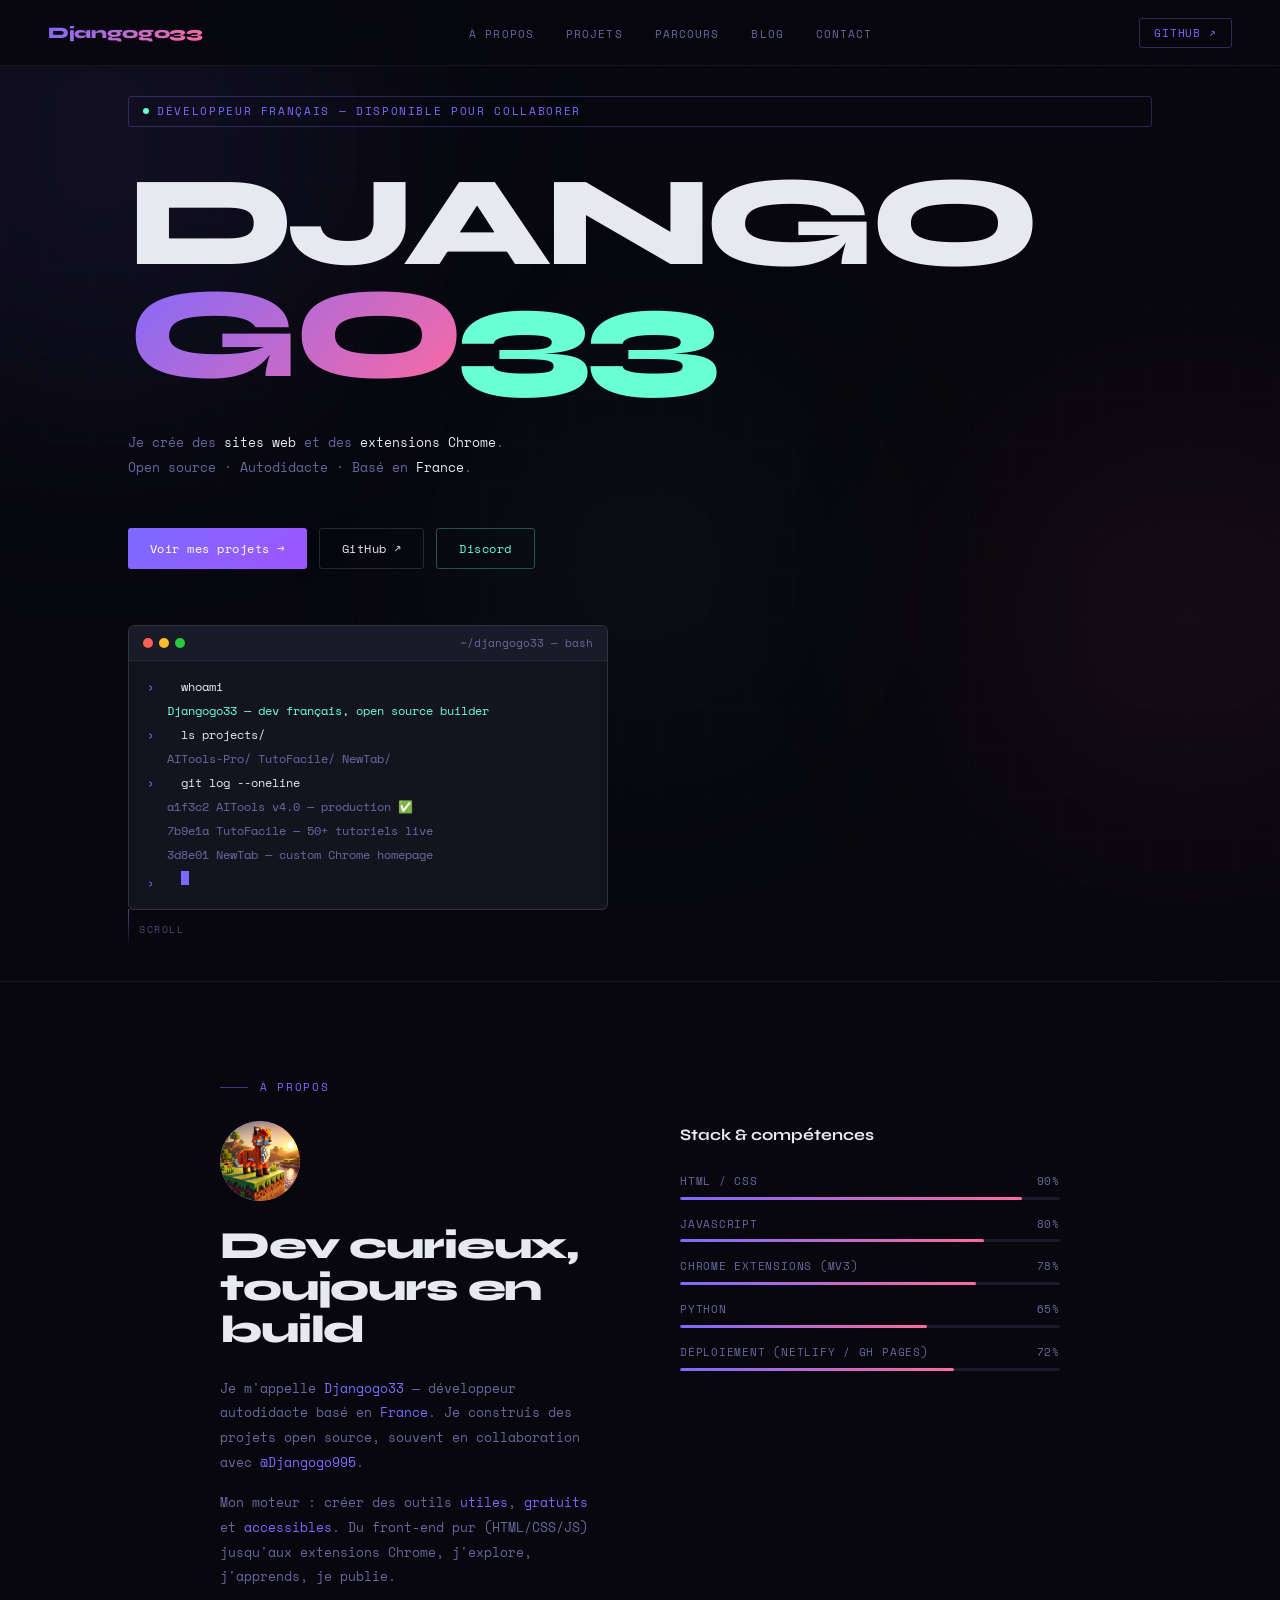
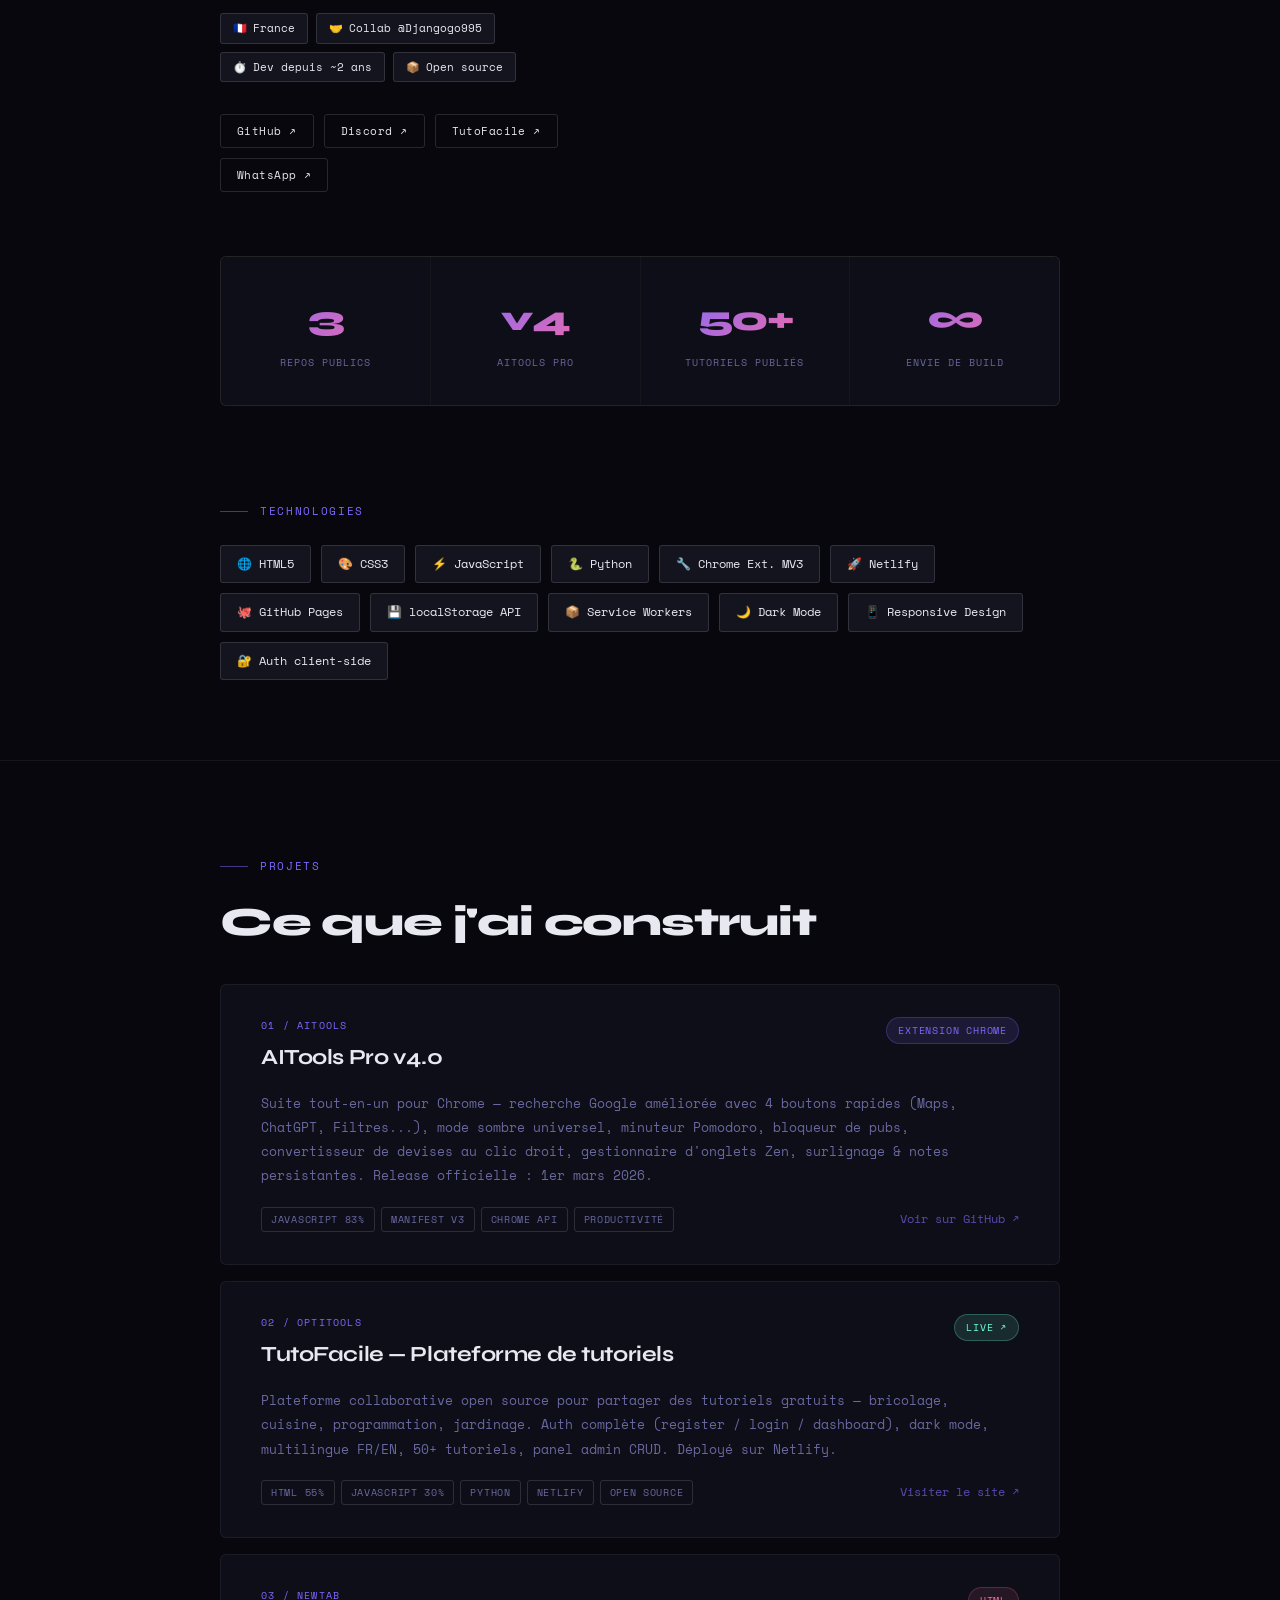
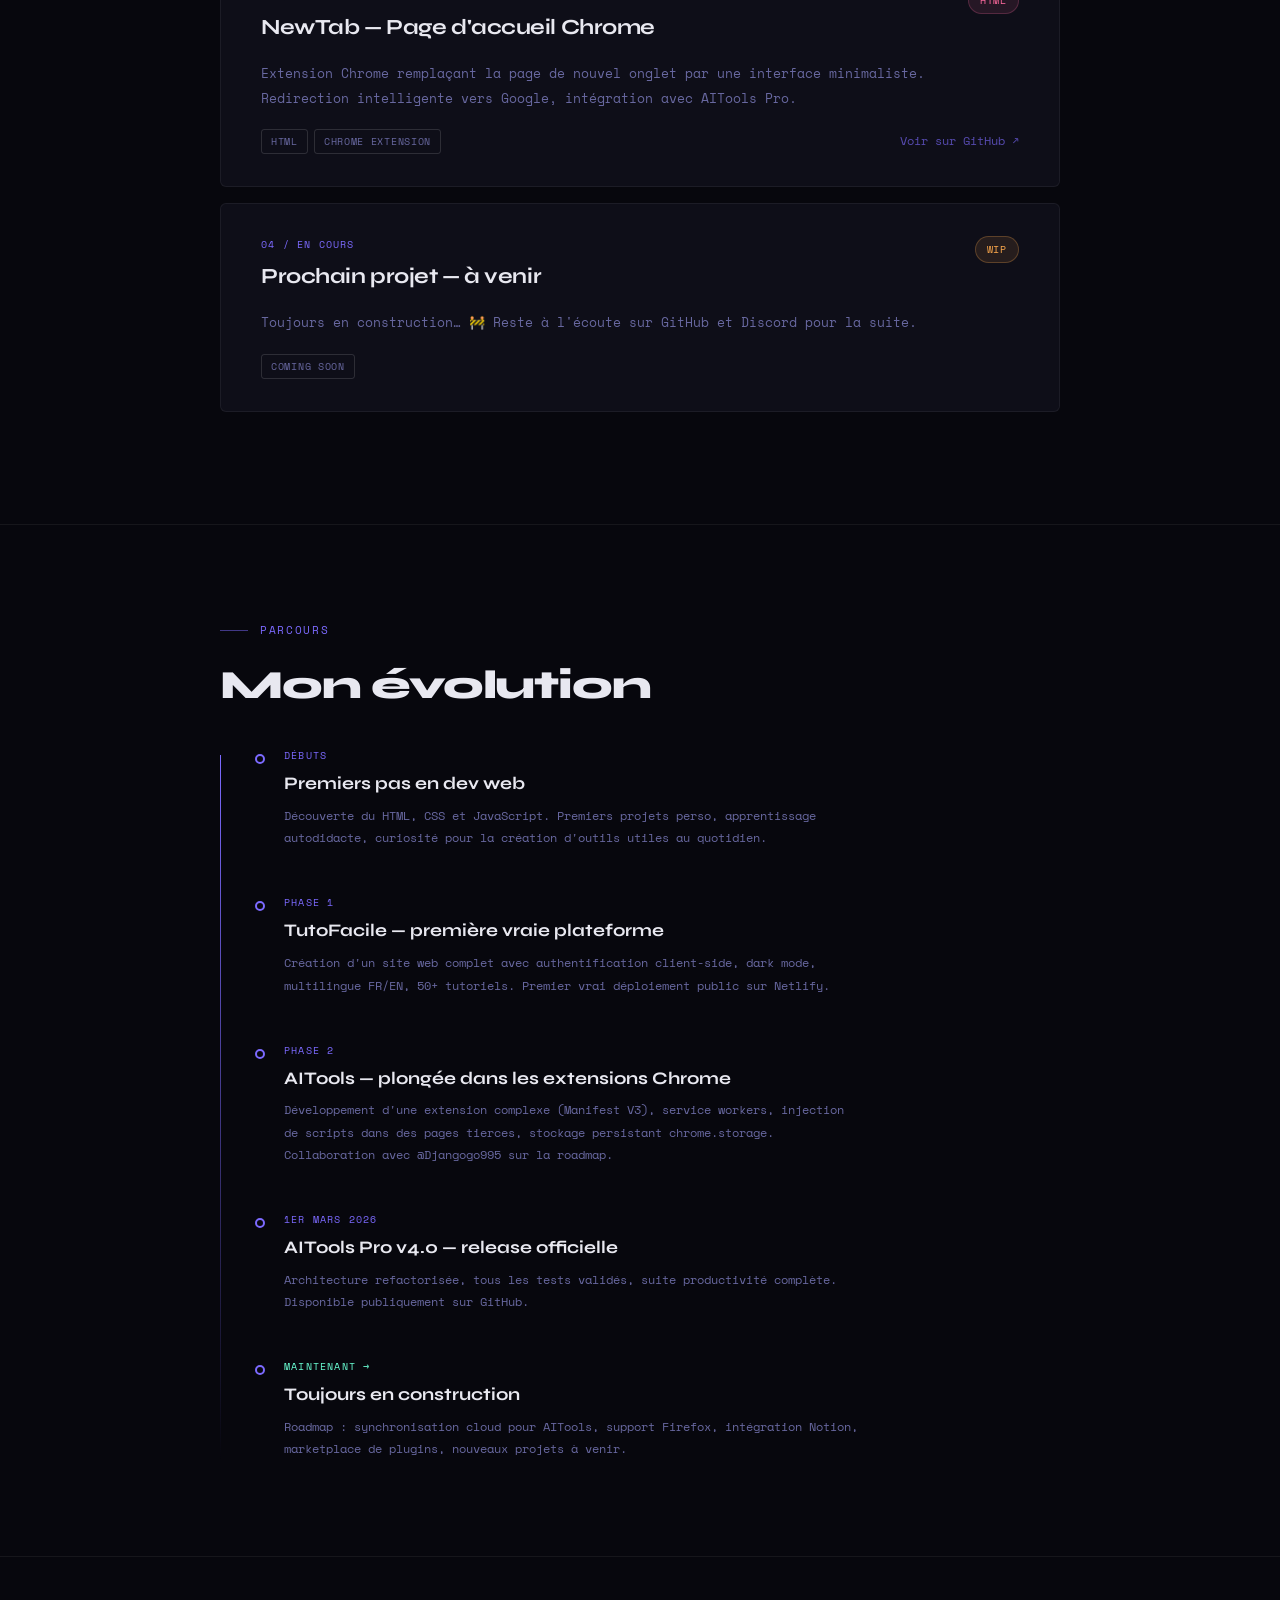
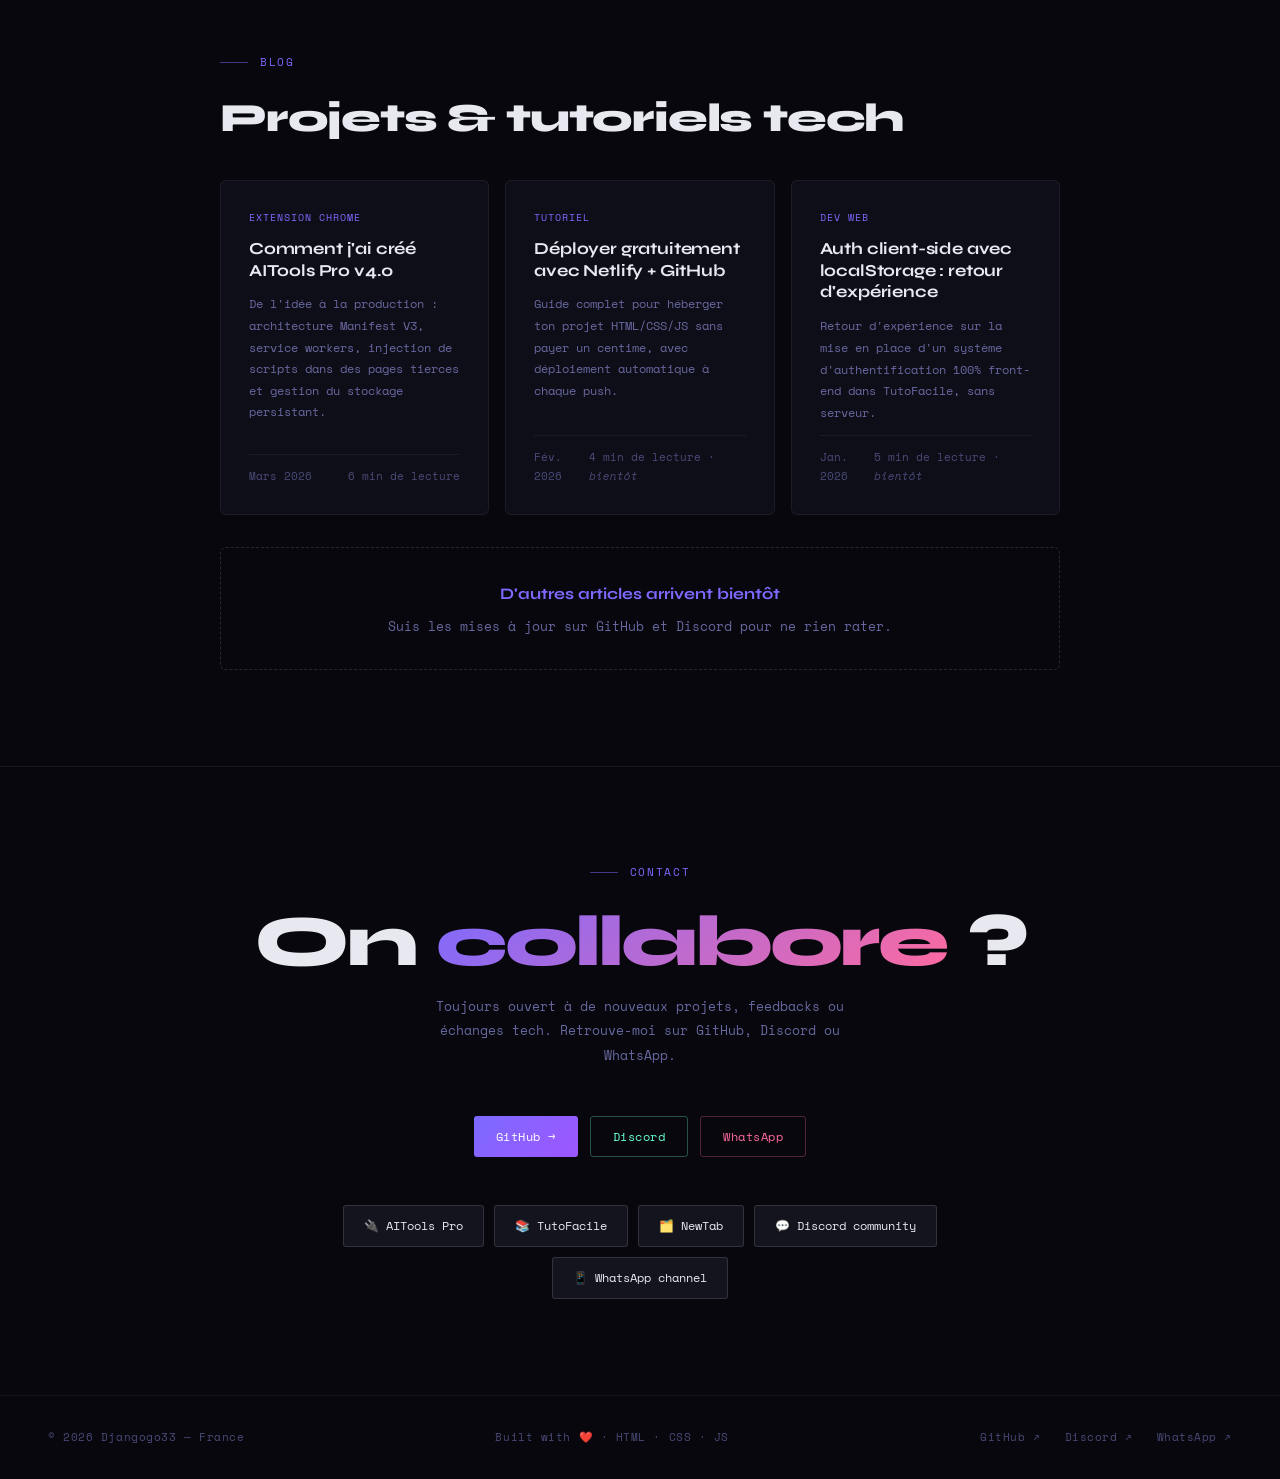
==== index.html @ 2b6d112b "Add files via upload" ====
<!DOCTYPE html>
<html lang="fr">
<head>
  <meta charset="UTF-8">
  <meta name="viewport" content="width=device-width, initial-scale=1.0">
  <meta name="description" content="Djangogo33 — Développeur web français, créateur de sites et d'extensions Chrome. Projets open source.">
  <meta name="author" content="Djangogo33">
  <meta name="theme-color" content="#07070d">
  <title>Djangogo33 — Développeur</title>

  <!-- Fonts -->
  <link rel="preconnect" href="https://fonts.googleapis.com">
  <link href="https://fonts.googleapis.com/css2?family=Space+Mono:ital,wght@0,400;0,700;1,400&family=Syne:wght@400;700;800&display=swap" rel="stylesheet">

  <!-- CSS (ordre important) -->
  <link rel="stylesheet" href="css/variables.css">
  <link rel="stylesheet" href="css/base.css">
  <link rel="stylesheet" href="css/nav.css">
  <link rel="stylesheet" href="css/sections.css">
  <link rel="stylesheet" href="css/animations.css">
</head>
<body>

<!-- Blobs lumineux de fond -->
<div class="blob blob-1" aria-hidden="true"></div>
<div class="blob blob-2" aria-hidden="true"></div>
<div class="blob blob-3" aria-hidden="true"></div>

<!-- ══════════════════════════════════════════
     NAVIGATION
══════════════════════════════════════════ -->
<nav role="navigation" aria-label="Navigation principale">
  <span class="nav-logo" onclick="window.scrollTo({top:0,behavior:'smooth'})">Djangogo33</span>

  <ul class="nav-links" role="list">
    <li><a data-section="about"    onclick="navTo('about')">À propos</a></li>
    <li><a data-section="projects" onclick="navTo('projects')">Projets</a></li>
    <li><a data-section="parcours" onclick="navTo('parcours')">Parcours</a></li>
    <li><a data-section="blog"     onclick="navTo('blog')">Blog</a></li>
    <li><a data-section="contact"  onclick="navTo('contact')">Contact</a></li>
  </ul>

  <button class="nav-cta" onclick="go('https://github.com/Djangogo33')">GitHub ↗</button>

  <button class="nav-burger" id="nav-burger" aria-label="Ouvrir le menu" aria-expanded="false">
    <span></span><span></span><span></span>
  </button>
</nav>

<!-- Menu mobile -->
<div class="nav-mobile" id="nav-mobile" aria-hidden="true">
  <a onclick="navTo('about')">À propos</a>
  <a onclick="navTo('projects')">Projets</a>
  <a onclick="navTo('parcours')">Parcours</a>
  <a onclick="navTo('blog')">Blog</a>
  <a onclick="navTo('contact')">Contact</a>
  <a onclick="go('https://github.com/Djangogo33')">GitHub ↗</a>
</div>

<!-- ══════════════════════════════════════════
     HERO
══════════════════════════════════════════ -->
<section id="hero" aria-label="Accueil">

  <div class="hero-eyebrow">
    <span class="eyebrow-dot" aria-hidden="true"></span>
    Développeur français — disponible pour collaborer
  </div>

  <h1 class="hero-title">
    DJANGO<br>
    <span class="gradient-text">GO</span><span class="text-teal">33</span>
  </h1>

  <p class="hero-tagline">
    Je crée des <strong>sites web</strong> et des <strong>extensions Chrome</strong>.<br>
    Open source · Autodidacte · Basé en <strong>France</strong>.
  </p>

  <div class="hero-actions">
    <button class="btn btn-primary" onclick="navTo('projects')">Voir mes projets →</button>
    <button class="btn btn-ghost"   onclick="go('https://github.com/Djangogo33')">GitHub ↗</button>
    <button class="btn btn-teal"    onclick="go('https://discord.com/invite/7F8jX2Se')">Discord</button>
  </div>

  <!-- Terminal décoratif — rempli par main.js -->
  <div class="hero-terminal" aria-hidden="true">
    <div class="terminal-window">
      <div class="terminal-bar">
        <span class="td td-r"></span>
        <span class="td td-y"></span>
        <span class="td td-g"></span>
        <span class="terminal-title">~/djangogo33 — bash</span>
      </div>
      <div class="terminal-body" id="terminal-body"></div>
    </div>
  </div>

  <div class="hero-scroll" aria-hidden="true">
    <div class="scroll-line"></div>
    Scroll
  </div>

</section>

<div class="divider"></div>

<!-- ══════════════════════════════════════════
     À PROPOS
══════════════════════════════════════════ -->
<section id="about" aria-label="À propos">
  <div class="wrap section-pad">

    <p class="section-label">À propos</p>

    <div class="about-grid">

      <!-- Colonne gauche -->
      <div class="about-text">

        <!-- Avatar : photo du renard Minecraft -->
        <div class="about-avatar" aria-label="Avatar Djangogo33">
          <img src="assets/avatar.png" alt="Avatar Djangogo33 — renard Minecraft">
        </div>

        <h2>Dev curieux,<br>toujours en build</h2>

        <p>
          Je m'appelle <strong>Djangogo33</strong> — développeur autodidacte basé en
          <strong>France</strong>. Je construis des projets open source, souvent en
          collaboration avec <strong>@Djangogo995</strong>.
        </p>
        <p>
          Mon moteur : créer des outils <strong>utiles</strong>, <strong>gratuits</strong>
          et <strong>accessibles</strong>. Du front-end pur (HTML/CSS/JS) jusqu'aux
          extensions Chrome, j'explore, j'apprends, je publie.
        </p>

        <div class="about-info-chips">
          <span class="info-chip">🇫🇷 <span>France</span></span>
          <span class="info-chip">🤝 <span>Collab @Djangogo995</span></span>
          <span class="info-chip">⏱️ <span>Dev depuis ~2 ans</span></span>
          <span class="info-chip">📦 <span>Open source</span></span>
        </div>

        <div class="about-links">
          <button class="btn btn-ghost btn-sm" onclick="go('https://github.com/Djangogo33')">GitHub ↗</button>
          <button class="btn btn-ghost btn-sm" onclick="go('https://discord.com/invite/7F8jX2Se')">Discord ↗</button>
          <button class="btn btn-ghost btn-sm" onclick="go('https://djangogo33.github.io/optitools')">TutoFacile ↗</button>
          <button class="btn btn-ghost btn-sm" onclick="go('https://whatsapp.com/channel/0029VbCJCg06GcG7aLZPGu1f')">WhatsApp ↗</button>
          <!-- Décommente quand l'extension est publiée sur le Chrome Web Store :
          <button class="btn btn-ghost btn-sm" onclick="go('[CHROME_STORE_URL]')">AITools sur Chrome ↗</button>
          -->
        </div>
      </div>

      <!-- Colonne droite : compétences -->
      <div class="skills-block">
        <h3>Stack & compétences</h3>

        <div class="skill-item anim-up">
          <div class="skill-meta"><span>HTML / CSS</span><span>90%</span></div>
          <div class="skill-bar"><div class="skill-fill" style="width:90%;--d:0.10s"></div></div>
        </div>
        <div class="skill-item anim-up">
          <div class="skill-meta"><span>JavaScript</span><span>80%</span></div>
          <div class="skill-bar"><div class="skill-fill" style="width:80%;--d:0.18s"></div></div>
        </div>
        <div class="skill-item anim-up">
          <div class="skill-meta"><span>Chrome Extensions (MV3)</span><span>78%</span></div>
          <div class="skill-bar"><div class="skill-fill" style="width:78%;--d:0.26s"></div></div>
        </div>
        <div class="skill-item anim-up">
          <div class="skill-meta"><span>Python</span><span>65%</span></div>
          <div class="skill-bar"><div class="skill-fill" style="width:65%;--d:0.34s"></div></div>
        </div>
        <div class="skill-item anim-up">
          <div class="skill-meta"><span>Déploiement (Netlify / GH Pages)</span><span>72%</span></div>
          <div class="skill-bar"><div class="skill-fill" style="width:72%;--d:0.42s"></div></div>
        </div>
      </div>

    </div><!-- /about-grid -->

    <!-- Stats -->
    <div class="stats-row">
      <div class="stat-box anim-up">
        <span class="stat-num" data-count="3">3</span>
        <span class="stat-label">Repos publics</span>
      </div>
      <div class="stat-box anim-up">
        <span class="stat-num">v4</span>
        <span class="stat-label">AITools Pro</span>
      </div>
      <div class="stat-box anim-up">
        <span class="stat-num" data-count="50" data-suffix="+">50+</span>
        <span class="stat-label">Tutoriels publiés</span>
      </div>
      <div class="stat-box anim-up">
        <span class="stat-num">∞</span>
        <span class="stat-label">Envie de build</span>
      </div>
    </div>

  </div>
</section>

<!-- Tech Stack -->
<div class="wrap" style="padding-bottom:5rem;position:relative;z-index:1;">
  <p class="section-label">Technologies</p>
  <div class="stack-grid">
    <div class="stack-chip anim-up">🌐 HTML5</div>
    <div class="stack-chip anim-up">🎨 CSS3</div>
    <div class="stack-chip anim-up">⚡ JavaScript</div>
    <div class="stack-chip anim-up">🐍 Python</div>
    <div class="stack-chip anim-up">🔧 Chrome Ext. MV3</div>
    <div class="stack-chip anim-up">🚀 Netlify</div>
    <div class="stack-chip anim-up">🐙 GitHub Pages</div>
    <div class="stack-chip anim-up">💾 localStorage API</div>
    <div class="stack-chip anim-up">📦 Service Workers</div>
    <div class="stack-chip anim-up">🌙 Dark Mode</div>
    <div class="stack-chip anim-up">📱 Responsive Design</div>
    <div class="stack-chip anim-up">🔐 Auth client-side</div>
  </div>
</div>

<div class="divider"></div>

<!-- ══════════════════════════════════════════
     PROJETS
══════════════════════════════════════════ -->
<section id="projects" aria-label="Projets">
  <div class="wrap section-pad">

    <p class="section-label">Projets</p>
    <h2 class="section-title">Ce que j'ai construit</h2>

    <!-- AITools Pro -->
    <div class="project-card anim-up" data-url="https://github.com/Djangogo33/AITools" role="link" tabindex="0">
      <div class="pc-header">
        <div>
          <p class="pc-num">01 / AITools</p>
          <h3 class="pc-name">AITools Pro v4.0</h3>
        </div>
        <span class="pc-badge badge-ext">Extension Chrome</span>
      </div>
      <p class="pc-desc">
        Suite tout-en-un pour Chrome — recherche Google améliorée avec 4 boutons rapides
        (Maps, ChatGPT, Filtres...), mode sombre universel, minuteur Pomodoro, bloqueur
        de pubs, convertisseur de devises au clic droit, gestionnaire d'onglets Zen,
        surlignage &amp; notes persistantes. Release officielle : 1er mars 2026.
      </p>
      <div class="pc-footer">
        <div class="pc-tags">
          <span class="tag">JavaScript 83%</span>
          <span class="tag">Manifest V3</span>
          <span class="tag">Chrome API</span>
          <span class="tag">Productivité</span>
        </div>
        <span class="pc-link">Voir sur GitHub ↗</span>
      </div>
    </div>

    <!-- TutoFacile -->
    <div class="project-card anim-up" data-url="https://djangogo33.github.io/optitools" role="link" tabindex="0">
      <div class="pc-header">
        <div>
          <p class="pc-num">02 / Optitools</p>
          <h3 class="pc-name">TutoFacile — Plateforme de tutoriels</h3>
        </div>
        <span class="pc-badge badge-live">Live ↗</span>
      </div>
      <p class="pc-desc">
        Plateforme collaborative open source pour partager des tutoriels gratuits —
        bricolage, cuisine, programmation, jardinage. Auth complète (register / login / dashboard),
        dark mode, multilingue FR/EN, 50+ tutoriels, panel admin CRUD. Déployé sur Netlify.
      </p>
      <div class="pc-footer">
        <div class="pc-tags">
          <span class="tag">HTML 55%</span>
          <span class="tag">JavaScript 30%</span>
          <span class="tag">Python</span>
          <span class="tag">Netlify</span>
          <span class="tag">Open Source</span>
        </div>
        <span class="pc-link">Visiter le site ↗</span>
      </div>
    </div>

    <!-- NewTab -->
    <div class="project-card anim-up" data-url="https://github.com/Djangogo33/newtab" role="link" tabindex="0">
      <div class="pc-header">
        <div>
          <p class="pc-num">03 / NewTab</p>
          <h3 class="pc-name">NewTab — Page d'accueil Chrome</h3>
        </div>
        <span class="pc-badge badge-html">HTML</span>
      </div>
      <p class="pc-desc">
        Extension Chrome remplaçant la page de nouvel onglet par une interface minimaliste.
        Redirection intelligente vers Google, intégration avec AITools Pro.
      </p>
      <div class="pc-footer">
        <div class="pc-tags">
          <span class="tag">HTML</span>
          <span class="tag">Chrome Extension</span>
        </div>
        <span class="pc-link">Voir sur GitHub ↗</span>
      </div>
    </div>

    <!-- Projet à venir -->
    <div class="project-card anim-up project-wip">
      <div class="pc-header">
        <div>
          <p class="pc-num">04 / En cours</p>
          <h3 class="pc-name">Prochain projet — à venir</h3>
        </div>
        <span class="pc-badge badge-wip">WIP</span>
      </div>
      <p class="pc-desc">
        Toujours en construction… 🚧 Reste à l'écoute sur GitHub et Discord pour la suite.
      </p>
      <div class="pc-footer">
        <div class="pc-tags">
          <span class="tag">Coming soon</span>
        </div>
      </div>
    </div>

  </div>
</section>

<div class="divider"></div>

<!-- ══════════════════════════════════════════
     PARCOURS / TIMELINE
══════════════════════════════════════════ -->
<section id="parcours" aria-label="Parcours">
  <div class="wrap section-pad">

    <p class="section-label">Parcours</p>
    <h2 class="section-title">Mon évolution</h2>

    <div class="timeline">

      <div class="tl-item anim-up">
        <p class="tl-date">Débuts</p>
        <h3 class="tl-title">Premiers pas en dev web</h3>
        <p class="tl-desc">Découverte du HTML, CSS et JavaScript. Premiers projets perso,
        apprentissage autodidacte, curiosité pour la création d'outils utiles au quotidien.</p>
      </div>

      <div class="tl-item anim-up">
        <p class="tl-date">Phase 1</p>
        <h3 class="tl-title">TutoFacile — première vraie plateforme</h3>
        <p class="tl-desc">Création d'un site web complet avec authentification client-side,
        dark mode, multilingue FR/EN, 50+ tutoriels. Premier vrai déploiement public sur Netlify.</p>
      </div>

      <div class="tl-item anim-up">
        <p class="tl-date">Phase 2</p>
        <h3 class="tl-title">AITools — plongée dans les extensions Chrome</h3>
        <p class="tl-desc">Développement d'une extension complexe (Manifest V3), service workers,
        injection de scripts dans des pages tierces, stockage persistant chrome.storage.
        Collaboration avec @Djangogo995 sur la roadmap.</p>
      </div>

      <div class="tl-item anim-up">
        <p class="tl-date">1er mars 2026</p>
        <h3 class="tl-title">AITools Pro v4.0 — release officielle</h3>
        <p class="tl-desc">Architecture refactorisée, tous les tests validés,
        suite productivité complète. Disponible publiquement sur GitHub.</p>
      </div>

      <div class="tl-item anim-up">
        <p class="tl-date current">Maintenant →</p>
        <h3 class="tl-title">Toujours en construction</h3>
        <p class="tl-desc">Roadmap : synchronisation cloud pour AITools, support Firefox,
        intégration Notion, marketplace de plugins, nouveaux projets à venir.</p>
      </div>

    </div>

  </div>
</section>

<div class="divider"></div>

<!-- ══════════════════════════════════════════
     BLOG
══════════════════════════════════════════ -->
<section id="blog" aria-label="Blog">
  <div class="wrap section-pad">

    <p class="section-label">Blog</p>
    <h2 class="section-title">Projets &amp; tutoriels tech</h2>

    <!-- Rendu dynamique par blog.js -->
    <div id="blog-grid" class="blog-grid"></div>

    <div class="blog-cta anim-up">
      <strong>D'autres articles arrivent bientôt</strong>
      Suis les mises à jour sur GitHub et Discord pour ne rien rater.
    </div>

  </div>
</section>

<div class="divider"></div>

<!-- ══════════════════════════════════════════
     CONTACT
══════════════════════════════════════════ -->
<section id="contact" aria-label="Contact">
  <div class="wrap section-pad">

    <p class="section-label" style="justify-content:center">Contact</p>

    <h2 class="contact-title">
      On <span class="gradient-text">collabore</span>&nbsp;?
    </h2>

    <p class="contact-sub">
      Toujours ouvert à de nouveaux projets, feedbacks ou échanges tech.
      Retrouve-moi sur GitHub, Discord ou WhatsApp.
    </p>

    <div class="contact-btns">
      <button class="btn btn-primary" onclick="go('https://github.com/Djangogo33')">GitHub →</button>
      <button class="btn btn-teal"    onclick="go('https://discord.com/invite/7F8jX2Se')">Discord</button>
      <button class="btn btn-pink"    onclick="go('https://whatsapp.com/channel/0029VbCJCg06GcG7aLZPGu1f')">WhatsApp</button>
    </div>

    <div class="contact-links-grid">
      <div class="contact-chip" onclick="go('https://github.com/Djangogo33/AITools')">🔌 AITools Pro</div>
      <div class="contact-chip" onclick="go('https://djangogo33.github.io/optitools')">📚 TutoFacile</div>
      <div class="contact-chip" onclick="go('https://github.com/Djangogo33/newtab')">🗂️ NewTab</div>
      <div class="contact-chip" onclick="go('https://discord.com/invite/7F8jX2Se')">💬 Discord community</div>
      <div class="contact-chip" onclick="go('https://whatsapp.com/channel/0029VbCJCg06GcG7aLZPGu1f')">📱 WhatsApp channel</div>
      <!-- Décommente quand disponible :
      <div class="contact-chip" onclick="go('[CHROME_STORE_URL]')">🧩 AITools sur Chrome</div>
      -->
    </div>

  </div>
</section>

<!-- ══════════════════════════════════════════
     FOOTER
══════════════════════════════════════════ -->
<footer>
  <span>© <span id="footer-year">2026</span> Djangogo33 — France</span>
  <span class="footer-center">Built with ❤️ · HTML · CSS · JS</span>
  <div class="footer-right">
    <span onclick="go('https://github.com/Djangogo33')">GitHub ↗</span>
    <span onclick="go('https://discord.com/invite/7F8jX2Se')">Discord ↗</span>
    <span onclick="go('https://whatsapp.com/channel/0029VbCJCg06GcG7aLZPGu1f')">WhatsApp ↗</span>
  </div>
</footer>

<!-- JS (en bas pour performance) -->
<script src="js/main.js"></script>
<script src="js/blog.js"></script>

</body>
</html>
---- css/variables.css ----
/* ============================================
   VARIABLES.CSS — Design tokens & thème global
   ============================================ */

:root {
  /* Couleurs principales */
  --bg:        #07070d;
  --bg2:       #0e0e18;
  --bg3:       #14141f;
  --bg4:       #1a1a28;

  /* Bordures */
  --border:    rgba(255, 255, 255, 0.06);
  --border2:   rgba(255, 255, 255, 0.13);
  --border3:   rgba(255, 255, 255, 0.22);

  /* Accent violet */
  --accent:    #7c6aff;
  --accent-h:  #9e80ff;
  --accent-d:  #5a4acc;

  /* Accent rose */
  --pink:      #ff6a9e;
  --pink-h:    #ff8ab8;

  /* Accent vert/teal */
  --teal:      #6affd4;
  --teal-d:    #3ae0b0;

  /* Accent orange */
  --orange:    #ffaa4d;

  /* Texte */
  --text:      #e8e8f0;
  --muted:     #6868a0;
  --muted2:    #4a4a78;

  /* Typographie */
  --font-mono:    'Space Mono', monospace;
  --font-display: 'Syne', sans-serif;

  /* Espacements */
  --gap-sm:  0.75rem;
  --gap-md:  1.5rem;
  --gap-lg:  3rem;
  --gap-xl:  6rem;

  /* Rayons */
  --r-sm: 3px;
  --r-md: 6px;
  --r-lg: 12px;

  /* Transitions */
  --t-fast:   0.15s ease;
  --t-normal: 0.25s ease;
  --t-slow:   0.4s ease;

  /* Largeur max du contenu */
  --max-w: 920px;
}
---- css/base.css ----
/* ============================================
   BASE.CSS — Reset, typographie, utilitaires
   ============================================ */

*, *::before, *::after {
  box-sizing: border-box;
  margin: 0;
  padding: 0;
}

html {
  scroll-behavior: smooth;
  font-size: 16px;
}

body {
  background: var(--bg);
  color: var(--text);
  font-family: var(--font-mono);
  font-size: 14px;
  line-height: 1.7;
  overflow-x: hidden;
  -webkit-font-smoothing: antialiased;
}

/* Grille de fond */
body::before {
  content: '';
  position: fixed;
  inset: 0;
  background-image:
    linear-gradient(rgba(124, 106, 255, 0.025) 1px, transparent 1px),
    linear-gradient(90deg, rgba(124, 106, 255, 0.025) 1px, transparent 1px);
  background-size: 44px 44px;
  pointer-events: none;
  z-index: 0;
}

/* ── Blobs lumineux ── */
.blob {
  position: fixed;
  border-radius: 50%;
  filter: blur(130px);
  pointer-events: none;
  z-index: 0;
  animation: blobFloat 8s ease-in-out infinite;
}
.blob-1 {
  width: 520px; height: 520px;
  background: rgba(124, 106, 255, 0.09);
  top: -120px; left: -160px;
  animation-delay: 0s;
}
.blob-2 {
  width: 420px; height: 420px;
  background: rgba(255, 106, 158, 0.07);
  bottom: 8%; right: -120px;
  animation-delay: -3s;
}
.blob-3 {
  width: 320px; height: 320px;
  background: rgba(106, 255, 212, 0.05);
  top: 45%; left: 38%;
  animation-delay: -6s;
}
@keyframes blobFloat {
  0%, 100% { transform: translateY(0px) scale(1); }
  50%       { transform: translateY(-20px) scale(1.04); }
}

/* ── Conteneurs ── */
.wrap {
  position: relative;
  z-index: 1;
  max-width: var(--max-w);
  margin: 0 auto;
  padding: 0 2.5rem;
}

.section-pad {
  padding-top: var(--gap-xl);
  padding-bottom: var(--gap-xl);
}

.divider {
  height: 1px;
  background: var(--border);
  position: relative;
  z-index: 1;
}

/* ── Label de section ── */
.section-label {
  display: flex;
  align-items: center;
  gap: 12px;
  font-size: 11px;
  letter-spacing: 0.15em;
  text-transform: uppercase;
  color: var(--accent);
  margin-bottom: 1.5rem;
}
.section-label::before {
  content: '';
  width: 28px;
  height: 1px;
  background: var(--accent);
  opacity: 0.5;
}

/* ── Titres de section ── */
.section-title {
  font-family: var(--font-display);
  font-size: clamp(1.8rem, 4vw, 2.5rem);
  font-weight: 800;
  letter-spacing: -0.03em;
  line-height: 1.1;
  margin-bottom: 2.5rem;
}

/* ── Boutons ── */
.btn {
  display: inline-flex;
  align-items: center;
  gap: 8px;
  padding: 11px 22px;
  font-family: var(--font-mono);
  font-size: 12px;
  letter-spacing: 0.04em;
  border-radius: var(--r-sm);
  transition: all var(--t-normal);
  cursor: pointer;
  border: none;
  text-decoration: none;
  white-space: nowrap;
}
.btn-primary {
  background: linear-gradient(135deg, var(--accent), #9e56ff);
  color: #fff;
}
.btn-primary:hover {
  transform: translateY(-2px);
  box-shadow: 0 8px 28px rgba(124, 106, 255, 0.38);
}
.btn-ghost {
  background: transparent;
  color: var(--text);
  border: 1px solid var(--border2);
}
.btn-ghost:hover {
  border-color: var(--accent);
  color: var(--accent);
  background: rgba(124, 106, 255, 0.06);
}
.btn-teal {
  background: transparent;
  color: var(--teal);
  border: 1px solid rgba(106, 255, 212, 0.3);
}
.btn-teal:hover {
  background: rgba(106, 255, 212, 0.07);
  transform: translateY(-1px);
}
.btn-pink {
  background: transparent;
  color: var(--pink);
  border: 1px solid rgba(255, 106, 158, 0.3);
}
.btn-pink:hover {
  background: rgba(255, 106, 158, 0.07);
  transform: translateY(-1px);
}
.btn:active {
  transform: translateY(0) !important;
}

/* ── Tags / Chips ── */
.tag {
  display: inline-block;
  font-size: 10px;
  letter-spacing: 0.07em;
  text-transform: uppercase;
  padding: 3px 9px;
  border: 1px solid var(--border2);
  border-radius: var(--r-sm);
  color: var(--muted);
}

/* ── Utilitaires texte ── */
.text-accent  { color: var(--accent); }
.text-pink    { color: var(--pink); }
.text-teal    { color: var(--teal); }
.text-muted   { color: var(--muted); }
.text-muted2  { color: var(--muted2); }

.gradient-text {
  background: linear-gradient(135deg, var(--accent), var(--pink));
  -webkit-background-clip: text;
  -webkit-text-fill-color: transparent;
  background-clip: text;
}

/* ── Animations globales ── */
@keyframes fadeUp {
  from { opacity: 0; transform: translateY(22px); }
  to   { opacity: 1; transform: translateY(0); }
}
@keyframes fadeIn {
  from { opacity: 0; }
  to   { opacity: 1; }
}
@keyframes blink {
  0%, 100% { opacity: 1; }
  50%       { opacity: 0; }
}
@keyframes pulse {
  0%, 100% { opacity: 1; transform: scale(1); }
  50%       { opacity: 0.5; transform: scale(0.85); }
}
@keyframes fillBar {
  from { transform: scaleX(0); }
  to   { transform: scaleX(1); }
}
@keyframes scrollDrop {
  0%   { transform: scaleY(0); transform-origin: top; }
  50%  { transform: scaleY(1); transform-origin: top; }
  51%  { transform: scaleY(1); transform-origin: bottom; }
  100% { transform: scaleY(0); transform-origin: bottom; }
}

/* ── Responsive ── */
@media (max-width: 700px) {
  .wrap { padding: 0 1.25rem; }
  .section-pad { padding-top: 4rem; padding-bottom: 4rem; }
}

/* ── Variante petit bouton ── */
.btn-sm {
  font-size: 11px;
  padding: 8px 16px;
}

/* ── Projet WIP (non cliquable) ── */
.project-wip {
  opacity: 0.55;
  cursor: default;
  pointer-events: none;
}
---- css/nav.css ----
/* ============================================
   NAV.CSS — Barre de navigation fixe
   ============================================ */

nav {
  position: fixed;
  top: 0; left: 0; right: 0;
  z-index: 200;
  display: flex;
  justify-content: space-between;
  align-items: center;
  padding: 1.1rem 3rem;
  border-bottom: 1px solid var(--border);
  backdrop-filter: blur(22px);
  -webkit-backdrop-filter: blur(22px);
  background: rgba(7, 7, 13, 0.78);
  transition: border-color var(--t-normal);
}

nav.scrolled {
  border-color: var(--border2);
}

/* Logo */
.nav-logo {
  font-family: var(--font-display);
  font-weight: 800;
  font-size: 1rem;
  letter-spacing: -0.02em;
  background: linear-gradient(135deg, var(--accent), var(--pink));
  -webkit-background-clip: text;
  -webkit-text-fill-color: transparent;
  background-clip: text;
  cursor: pointer;
  user-select: none;
}

/* Liens */
.nav-links {
  display: flex;
  gap: 2rem;
  list-style: none;
}
.nav-links a {
  color: var(--muted);
  text-decoration: none;
  font-size: 11px;
  letter-spacing: 0.1em;
  text-transform: uppercase;
  transition: color var(--t-fast);
  cursor: pointer;
  position: relative;
  padding-bottom: 2px;
}
.nav-links a::after {
  content: '';
  position: absolute;
  left: 0; bottom: -2px;
  width: 0; height: 1px;
  background: var(--accent);
  transition: width var(--t-normal);
}
.nav-links a:hover       { color: var(--text); }
.nav-links a:hover::after { width: 100%; }
.nav-links a.active      { color: var(--accent); }
.nav-links a.active::after { width: 100%; }

/* CTA */
.nav-cta {
  font-family: var(--font-mono);
  font-size: 11px;
  letter-spacing: 0.08em;
  text-transform: uppercase;
  color: var(--accent);
  border: 1px solid rgba(124, 106, 255, 0.35);
  padding: 6px 14px;
  border-radius: var(--r-sm);
  cursor: pointer;
  transition: all var(--t-normal);
  background: none;
}
.nav-cta:hover {
  background: rgba(124, 106, 255, 0.1);
  border-color: var(--accent);
}

/* Burger mobile */
.nav-burger {
  display: none;
  flex-direction: column;
  gap: 5px;
  cursor: pointer;
  padding: 4px;
  background: none;
  border: none;
}
.nav-burger span {
  display: block;
  width: 22px;
  height: 1.5px;
  background: var(--text);
  transition: all var(--t-normal);
  border-radius: 2px;
}
.nav-burger.open span:nth-child(1) { transform: translateY(6.5px) rotate(45deg); }
.nav-burger.open span:nth-child(2) { opacity: 0; }
.nav-burger.open span:nth-child(3) { transform: translateY(-6.5px) rotate(-45deg); }

/* Mobile drawer */
.nav-mobile {
  display: none;
  position: fixed;
  top: 57px; left: 0; right: 0;
  background: rgba(7, 7, 13, 0.97);
  border-bottom: 1px solid var(--border2);
  backdrop-filter: blur(22px);
  z-index: 199;
  padding: 1.5rem 2rem;
  flex-direction: column;
  gap: 1.2rem;
}
.nav-mobile.open { display: flex; }
.nav-mobile a {
  color: var(--muted);
  text-decoration: none;
  font-size: 13px;
  letter-spacing: 0.1em;
  text-transform: uppercase;
  cursor: pointer;
  transition: color var(--t-fast);
}
.nav-mobile a:hover { color: var(--accent); }

/* ── Responsive ── */
@media (max-width: 700px) {
  nav { padding: 1rem 1.5rem; }
  .nav-links, .nav-cta { display: none; }
  .nav-burger { display: flex; }
}
---- css/sections.css ----
/* ============================================
   SECTIONS.CSS — Styles de chaque section
   ============================================ */

/* ══════════════════════════════════════════
   HERO
══════════════════════════════════════════ */
#hero {
  position: relative;
  z-index: 1;
  min-height: 100vh;
  display: flex;
  flex-direction: column;
  justify-content: center;
  padding: 6rem 10vw 4rem;
}

.hero-eyebrow {
  display: inline-flex;
  align-items: center;
  gap: 8px;
  font-size: 11px;
  letter-spacing: 0.15em;
  text-transform: uppercase;
  color: var(--accent);
  border: 1px solid rgba(124, 106, 255, 0.3);
  padding: 5px 14px;
  border-radius: var(--r-sm);
  margin-bottom: 2.5rem;
  animation: fadeUp 0.6s ease both;
}
.eyebrow-dot {
  width: 6px; height: 6px;
  border-radius: 50%;
  background: var(--teal);
  animation: pulse 2s ease-in-out infinite;
}

.hero-title {
  font-family: var(--font-display);
  font-size: clamp(4rem, 10vw, 8.5rem);
  font-weight: 800;
  line-height: 0.88;
  letter-spacing: -0.05em;
  margin-bottom: 0.3em;
  animation: fadeUp 0.6s 0.1s ease both;
}

.hero-tagline {
  font-size: 13px;
  color: var(--muted);
  max-width: 470px;
  margin-bottom: 3rem;
  line-height: 1.9;
  animation: fadeUp 0.6s 0.2s ease both;
}
.hero-tagline strong { color: var(--text); font-weight: 400; }

.hero-actions {
  display: flex;
  gap: 12px;
  flex-wrap: wrap;
  animation: fadeUp 0.6s 0.3s ease both;
}

/* Terminal */
.hero-terminal {
  margin-top: 3.5rem;
  animation: fadeUp 0.6s 0.4s ease both;
}
.terminal-window {
  display: inline-block;
  background: var(--bg3);
  border: 1px solid var(--border2);
  border-radius: var(--r-md);
  overflow: hidden;
  max-width: 480px;
  width: 100%;
}
.terminal-bar {
  display: flex;
  align-items: center;
  gap: 6px;
  padding: 8px 14px;
  background: var(--bg4);
  border-bottom: 1px solid var(--border);
}
.td { width: 10px; height: 10px; border-radius: 50%; }
.td-r { background: #ff5f56; }
.td-y { background: #ffbd2e; }
.td-g { background: #27c93f; }
.terminal-title {
  font-size: 11px;
  color: var(--muted);
  margin-left: auto;
}
.terminal-body {
  padding: 14px 18px;
  font-size: 12px;
  line-height: 2;
}
.t-line  { display: flex; gap: 10px; }
.t-prompt { color: var(--accent); }
.t-cmd   { color: var(--text); }
.t-out   { color: var(--teal); padding-left: 20px; }
.t-muted { color: var(--muted); padding-left: 20px; }
.cursor  {
  display: inline-block;
  width: 8px; height: 14px;
  background: var(--accent);
  vertical-align: middle;
  animation: blink 1s step-end infinite;
}

/* Scroll indicator */
.hero-scroll {
  position: absolute;
  bottom: 2rem; left: 10vw;
  font-size: 10px;
  color: var(--muted2);
  letter-spacing: 0.15em;
  text-transform: uppercase;
  display: flex;
  align-items: center;
  gap: 10px;
  animation: fadeUp 0.6s 0.6s ease both;
}
.scroll-line {
  width: 1px; height: 40px;
  background: linear-gradient(to bottom, var(--muted2), transparent);
  animation: scrollDrop 2s ease-in-out infinite;
}

/* ══════════════════════════════════════════
   ABOUT
══════════════════════════════════════════ */
.about-grid {
  display: grid;
  grid-template-columns: 1fr 1fr;
  gap: 5rem;
  align-items: start;
}

.about-avatar {
  width: 80px; height: 80px;
  border-radius: 50%;
  background: linear-gradient(135deg, var(--accent), var(--pink));
  display: flex;
  align-items: center;
  justify-content: center;
  font-family: var(--font-display);
  font-size: 1.6rem;
  font-weight: 800;
  color: #fff;
  margin-bottom: 1.5rem;
  flex-shrink: 0;
  overflow: hidden;
}
.about-avatar img {
  width: 100%; height: 100%;
  object-fit: cover;
  border-radius: 50%;
}

.about-text h2 {
  font-family: var(--font-display);
  font-size: 2.4rem;
  font-weight: 800;
  letter-spacing: -0.03em;
  margin-bottom: 1.5rem;
  line-height: 1.1;
}
.about-text p {
  color: var(--muted);
  margin-bottom: 1rem;
  line-height: 1.9;
  font-size: 13px;
}
.about-text p strong { color: var(--accent); font-weight: 400; }

.about-info-chips {
  display: flex;
  flex-wrap: wrap;
  gap: 8px;
  margin: 1.5rem 0;
}
.info-chip {
  display: inline-flex;
  align-items: center;
  gap: 6px;
  font-size: 11px;
  padding: 5px 12px;
  background: var(--bg3);
  border: 1px solid var(--border2);
  border-radius: var(--r-sm);
  color: var(--muted);
}
.info-chip span { color: var(--text); }

.about-links {
  display: flex;
  gap: 10px;
  flex-wrap: wrap;
  margin-top: 2rem;
}

/* Skills */
.skills-block h3 {
  font-family: var(--font-display);
  font-size: 1rem;
  font-weight: 700;
  margin-bottom: 1.5rem;
  color: var(--text);
}
.skill-item { margin-bottom: 15px; }
.skill-meta {
  display: flex;
  justify-content: space-between;
  font-size: 11px;
  letter-spacing: 0.07em;
  text-transform: uppercase;
  color: var(--muted);
  margin-bottom: 6px;
}
.skill-bar {
  height: 3px;
  background: var(--bg4);
  border-radius: 2px;
  overflow: hidden;
}
.skill-fill {
  height: 100%;
  border-radius: 2px;
  background: linear-gradient(90deg, var(--accent), var(--pink));
  animation: fillBar 1.3s cubic-bezier(0.16, 1, 0.3, 1) both;
  animation-delay: var(--d, 0s);
}

/* Stats */
.stats-row {
  display: grid;
  grid-template-columns: repeat(4, 1fr);
  gap: 1px;
  margin: 4rem 0 0;
  background: var(--border);
  border: 1px solid var(--border);
  border-radius: var(--r-md);
  overflow: hidden;
}
.stat-box {
  background: var(--bg2);
  padding: 2rem 1.5rem;
  text-align: center;
  transition: background var(--t-normal);
}
.stat-box:hover { background: var(--bg3); }
.stat-num {
  font-family: var(--font-display);
  font-size: 2.2rem;
  font-weight: 800;
  letter-spacing: -0.05em;
  display: block;
  background: linear-gradient(135deg, var(--accent), var(--pink));
  -webkit-background-clip: text;
  -webkit-text-fill-color: transparent;
  background-clip: text;
}
.stat-label {
  font-size: 10px;
  color: var(--muted);
  letter-spacing: 0.1em;
  text-transform: uppercase;
  margin-top: 4px;
}

/* ══════════════════════════════════════════
   TECH STACK
══════════════════════════════════════════ */
.stack-grid {
  display: flex;
  flex-wrap: wrap;
  gap: 10px;
}
.stack-chip {
  display: inline-flex;
  align-items: center;
  gap: 8px;
  padding: 8px 16px;
  background: var(--bg3);
  border: 1px solid var(--border2);
  border-radius: var(--r-sm);
  font-size: 12px;
  color: var(--text);
  transition: all var(--t-normal);
  cursor: default;
}
.stack-chip:hover {
  border-color: var(--accent);
  color: var(--accent);
  background: rgba(124, 106, 255, 0.07);
  transform: translateY(-2px);
}

/* ══════════════════════════════════════════
   PROJECTS
══════════════════════════════════════════ */
.project-card {
  background: var(--bg2);
  border: 1px solid var(--border);
  border-radius: var(--r-md);
  padding: 2rem 2.5rem;
  margin-bottom: 16px;
  cursor: pointer;
  transition: all 0.28s ease;
  position: relative;
  overflow: hidden;
}
.project-card::before {
  content: '';
  position: absolute;
  left: 0; top: 0; bottom: 0;
  width: 3px;
  background: linear-gradient(to bottom, var(--accent), var(--pink));
  transform: scaleY(0);
  transform-origin: bottom;
  transition: transform 0.3s ease;
}
.project-card::after {
  content: '';
  position: absolute;
  inset: 0;
  background: linear-gradient(135deg, rgba(124, 106, 255, 0.04), transparent);
  opacity: 0;
  transition: opacity 0.3s;
}
.project-card:hover {
  border-color: rgba(124, 106, 255, 0.4);
  transform: translateY(-3px);
  box-shadow: 0 14px 44px rgba(0, 0, 0, 0.45);
}
.project-card:hover::before  { transform: scaleY(1); }
.project-card:hover::after   { opacity: 1; }
.project-card:active         { transform: translateY(-1px); }

.pc-header {
  display: flex;
  justify-content: space-between;
  align-items: flex-start;
  margin-bottom: 1rem;
  position: relative;
  z-index: 1;
}
.pc-num {
  font-size: 10px;
  letter-spacing: 0.12em;
  text-transform: uppercase;
  color: var(--accent);
  margin-bottom: 5px;
}
.pc-name {
  font-family: var(--font-display);
  font-size: 1.35rem;
  font-weight: 700;
  letter-spacing: -0.02em;
}
.pc-badge {
  font-size: 10px;
  letter-spacing: 0.08em;
  text-transform: uppercase;
  padding: 4px 11px;
  border-radius: 20px;
  white-space: nowrap;
  flex-shrink: 0;
  margin-left: 1rem;
}
.badge-live { background: rgba(106,255,212,0.12); color: var(--teal);   border: 1px solid rgba(106,255,212,0.25); }
.badge-ext  { background: rgba(124,106,255,0.12); color: var(--accent); border: 1px solid rgba(124,106,255,0.28); }
.badge-html { background: rgba(255,106,158,0.1);  color: var(--pink);   border: 1px solid rgba(255,106,158,0.22); }
.badge-wip  { background: rgba(255,170,77,0.1);   color: var(--orange); border: 1px solid rgba(255,170,77,0.25); }

.pc-desc {
  font-size: 13px;
  color: var(--muted);
  line-height: 1.85;
  margin-bottom: 1.2rem;
  position: relative;
  z-index: 1;
}
.pc-footer {
  display: flex;
  justify-content: space-between;
  align-items: center;
  position: relative;
  z-index: 1;
}
.pc-tags { display: flex; flex-wrap: wrap; gap: 6px; }
.pc-link {
  font-size: 12px;
  color: var(--accent);
  opacity: 0.65;
  transition: opacity var(--t-fast);
  white-space: nowrap;
  margin-left: 1rem;
}
.project-card:hover .pc-link { opacity: 1; }

/* ══════════════════════════════════════════
   TIMELINE / PARCOURS
══════════════════════════════════════════ */
.timeline {
  position: relative;
  padding-left: 2.5rem;
}
.timeline::before {
  content: '';
  position: absolute;
  left: 0; top: 8px; bottom: 0;
  width: 1px;
  background: linear-gradient(to bottom, var(--accent), transparent);
}
.tl-item {
  position: relative;
  padding: 0 0 2.8rem 1.5rem;
}
.tl-item::before {
  content: '';
  position: absolute;
  left: -5px; top: 7px;
  width: 10px; height: 10px;
  border-radius: 50%;
  background: var(--bg);
  border: 2px solid var(--accent);
  transition: background var(--t-normal);
}
.tl-item:hover::before  { background: var(--accent); }
.tl-item:last-child     { padding-bottom: 0; }

.tl-date {
  font-size: 10px;
  letter-spacing: 0.12em;
  text-transform: uppercase;
  color: var(--accent);
  margin-bottom: 5px;
}
.tl-date.current { color: var(--teal); }
.tl-title {
  font-family: var(--font-display);
  font-size: 1.1rem;
  font-weight: 700;
  margin-bottom: 6px;
}
.tl-desc {
  font-size: 12px;
  color: var(--muted);
  line-height: 1.85;
  max-width: 580px;
}

/* ══════════════════════════════════════════
   BLOG
══════════════════════════════════════════ */
.blog-grid {
  display: grid;
  grid-template-columns: repeat(auto-fill, minmax(260px, 1fr));
  gap: 16px;
}
.blog-card {
  background: var(--bg2);
  border: 1px solid var(--border);
  border-radius: var(--r-md);
  padding: 1.75rem;
  cursor: pointer;
  transition: all var(--t-normal);
  display: flex;
  flex-direction: column;
  gap: 0.75rem;
}
.blog-card:hover {
  border-color: rgba(124,106,255,0.35);
  transform: translateY(-3px);
  box-shadow: 0 10px 36px rgba(0,0,0,0.4);
}
.blog-tag {
  font-size: 10px;
  letter-spacing: 0.1em;
  text-transform: uppercase;
  color: var(--accent);
}
.blog-title {
  font-family: var(--font-display);
  font-size: 1.05rem;
  font-weight: 700;
  letter-spacing: -0.01em;
  line-height: 1.3;
}
.blog-excerpt {
  font-size: 12px;
  color: var(--muted);
  line-height: 1.8;
  flex: 1;
}
.blog-meta {
  font-size: 11px;
  color: var(--muted2);
  display: flex;
  justify-content: space-between;
  padding-top: 0.75rem;
  border-top: 1px solid var(--border);
}
.blog-cta {
  text-align: center;
  margin-top: 2rem;
  padding: 2rem;
  border: 1px dashed var(--border2);
  border-radius: var(--r-md);
  color: var(--muted);
  font-size: 13px;
}
.blog-cta strong { color: var(--accent); display: block; margin-bottom: 0.5rem; font-family: var(--font-display); font-size: 1rem; }

/* ══════════════════════════════════════════
   CONTACT
══════════════════════════════════════════ */
#contact { text-align: center; }

.contact-title {
  font-family: var(--font-display);
  font-size: clamp(2.5rem, 6vw, 4.5rem);
  font-weight: 800;
  letter-spacing: -0.04em;
  line-height: 1;
  margin-bottom: 1rem;
}
.contact-sub {
  color: var(--muted);
  margin-bottom: 3rem;
  font-size: 13px;
  max-width: 420px;
  margin-left: auto;
  margin-right: auto;
  line-height: 1.9;
}

.contact-btns {
  display: flex;
  justify-content: center;
  gap: 12px;
  flex-wrap: wrap;
  margin-bottom: 3rem;
}

.contact-links-grid {
  display: flex;
  justify-content: center;
  flex-wrap: wrap;
  gap: 10px;
  max-width: 620px;
  margin: 0 auto;
}
.contact-chip {
  display: inline-flex;
  align-items: center;
  gap: 8px;
  padding: 10px 20px;
  background: var(--bg3);
  border: 1px solid var(--border2);
  border-radius: var(--r-sm);
  font-size: 12px;
  color: var(--text);
  cursor: pointer;
  transition: all var(--t-normal);
}
.contact-chip:hover {
  border-color: var(--pink);
  color: var(--pink);
  background: rgba(255, 106, 158, 0.07);
  transform: translateY(-2px);
}

/* ══════════════════════════════════════════
   FOOTER
══════════════════════════════════════════ */
footer {
  position: relative;
  z-index: 1;
  border-top: 1px solid var(--border);
  padding: 2rem 3rem;
  display: flex;
  justify-content: space-between;
  align-items: center;
  color: var(--muted2);
  font-size: 11px;
  letter-spacing: 0.05em;
}
.footer-center {
  color: var(--muted2);
  font-size: 11px;
}
.footer-right { display: flex; gap: 1.5rem; }
.footer-right span {
  cursor: pointer;
  transition: color var(--t-fast);
}
.footer-right span:hover { color: var(--text); }

/* ══════════════════════════════════════════
   RESPONSIVE SECTIONS
══════════════════════════════════════════ */
@media (max-width: 700px) {
  #hero { padding: 5rem 6vw 3rem; }
  .hero-scroll { left: 6vw; }
  .about-grid { grid-template-columns: 1fr; gap: 3rem; }
  .stats-row { grid-template-columns: repeat(2,1fr); }
  .pc-header { flex-direction: column; gap: 8px; }
  .pc-badge { margin-left: 0; }
  .blog-grid { grid-template-columns: 1fr; }
  footer { flex-direction: column; gap: 1rem; text-align: center; }
  .footer-right { justify-content: center; }
}

/* ── Avatar avec image ── */
.about-avatar img {
  width: 100%;
  height: 100%;
  object-fit: cover;
  border-radius: 50%;
  display: block;
}
---- css/animations.css ----
/* ============================================
   ANIMATIONS.CSS — Classes d'animation au scroll
   ============================================ */

/* Éléments à animer (invisibles par défaut) */
.anim-up {
  opacity: 0;
  transform: translateY(20px);
  transition: opacity 0.55s ease, transform 0.55s ease;
}

/* Classe ajoutée par JS quand l'élément est visible */
.anim-visible {
  opacity: 1 !important;
  transform: translateY(0) !important;
}

/* Délais en cascade pour les grilles */
.anim-up:nth-child(1)  { transition-delay: 0.00s; }
.anim-up:nth-child(2)  { transition-delay: 0.07s; }
.anim-up:nth-child(3)  { transition-delay: 0.14s; }
.anim-up:nth-child(4)  { transition-delay: 0.21s; }
.anim-up:nth-child(5)  { transition-delay: 0.28s; }
.anim-up:nth-child(6)  { transition-delay: 0.35s; }

/* Hero — animations séquentielles définies inline */
.hero-eyebrow  { animation: fadeUp 0.6s 0.0s ease both; }
.hero-title    { animation: fadeUp 0.6s 0.1s ease both; }
.hero-tagline  { animation: fadeUp 0.6s 0.2s ease both; }
.hero-actions  { animation: fadeUp 0.6s 0.3s ease both; }
.hero-terminal { animation: fadeUp 0.6s 0.4s ease both; }
.hero-scroll   { animation: fadeUp 0.6s 0.6s ease both; }
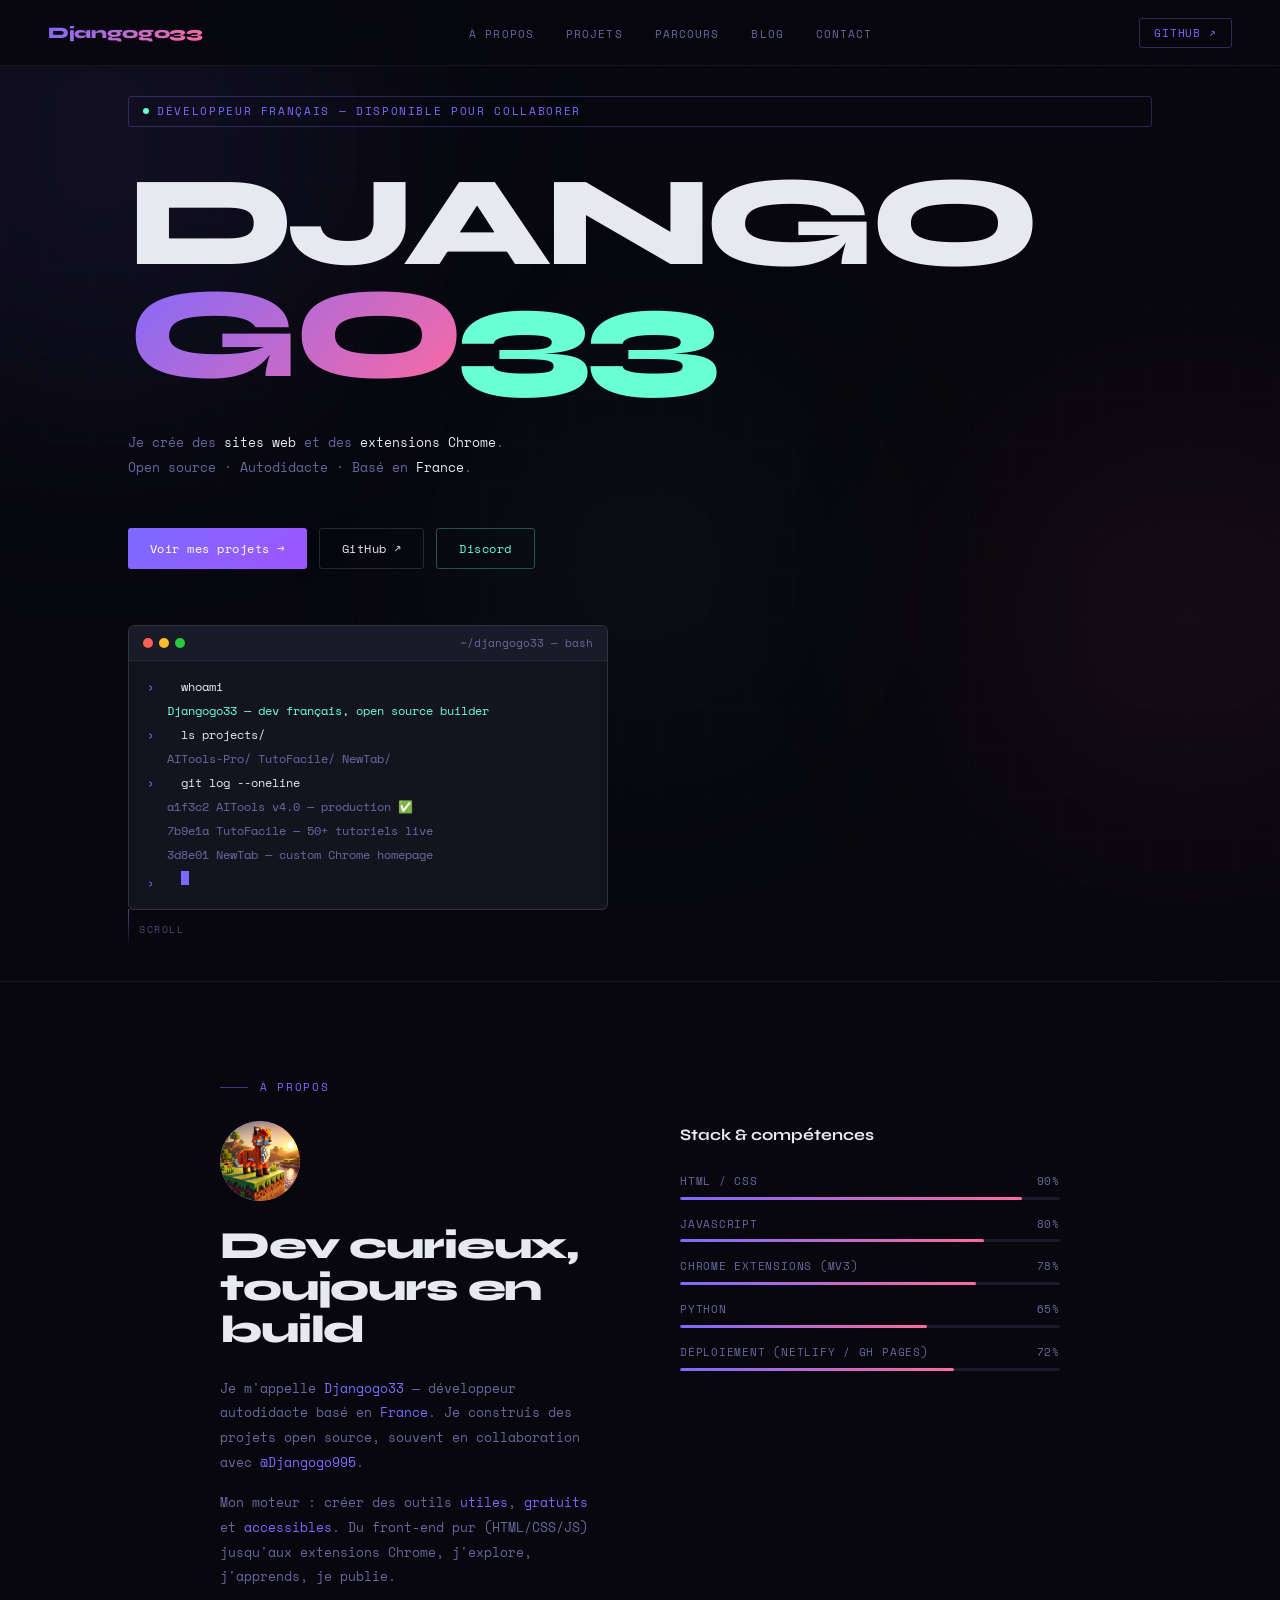
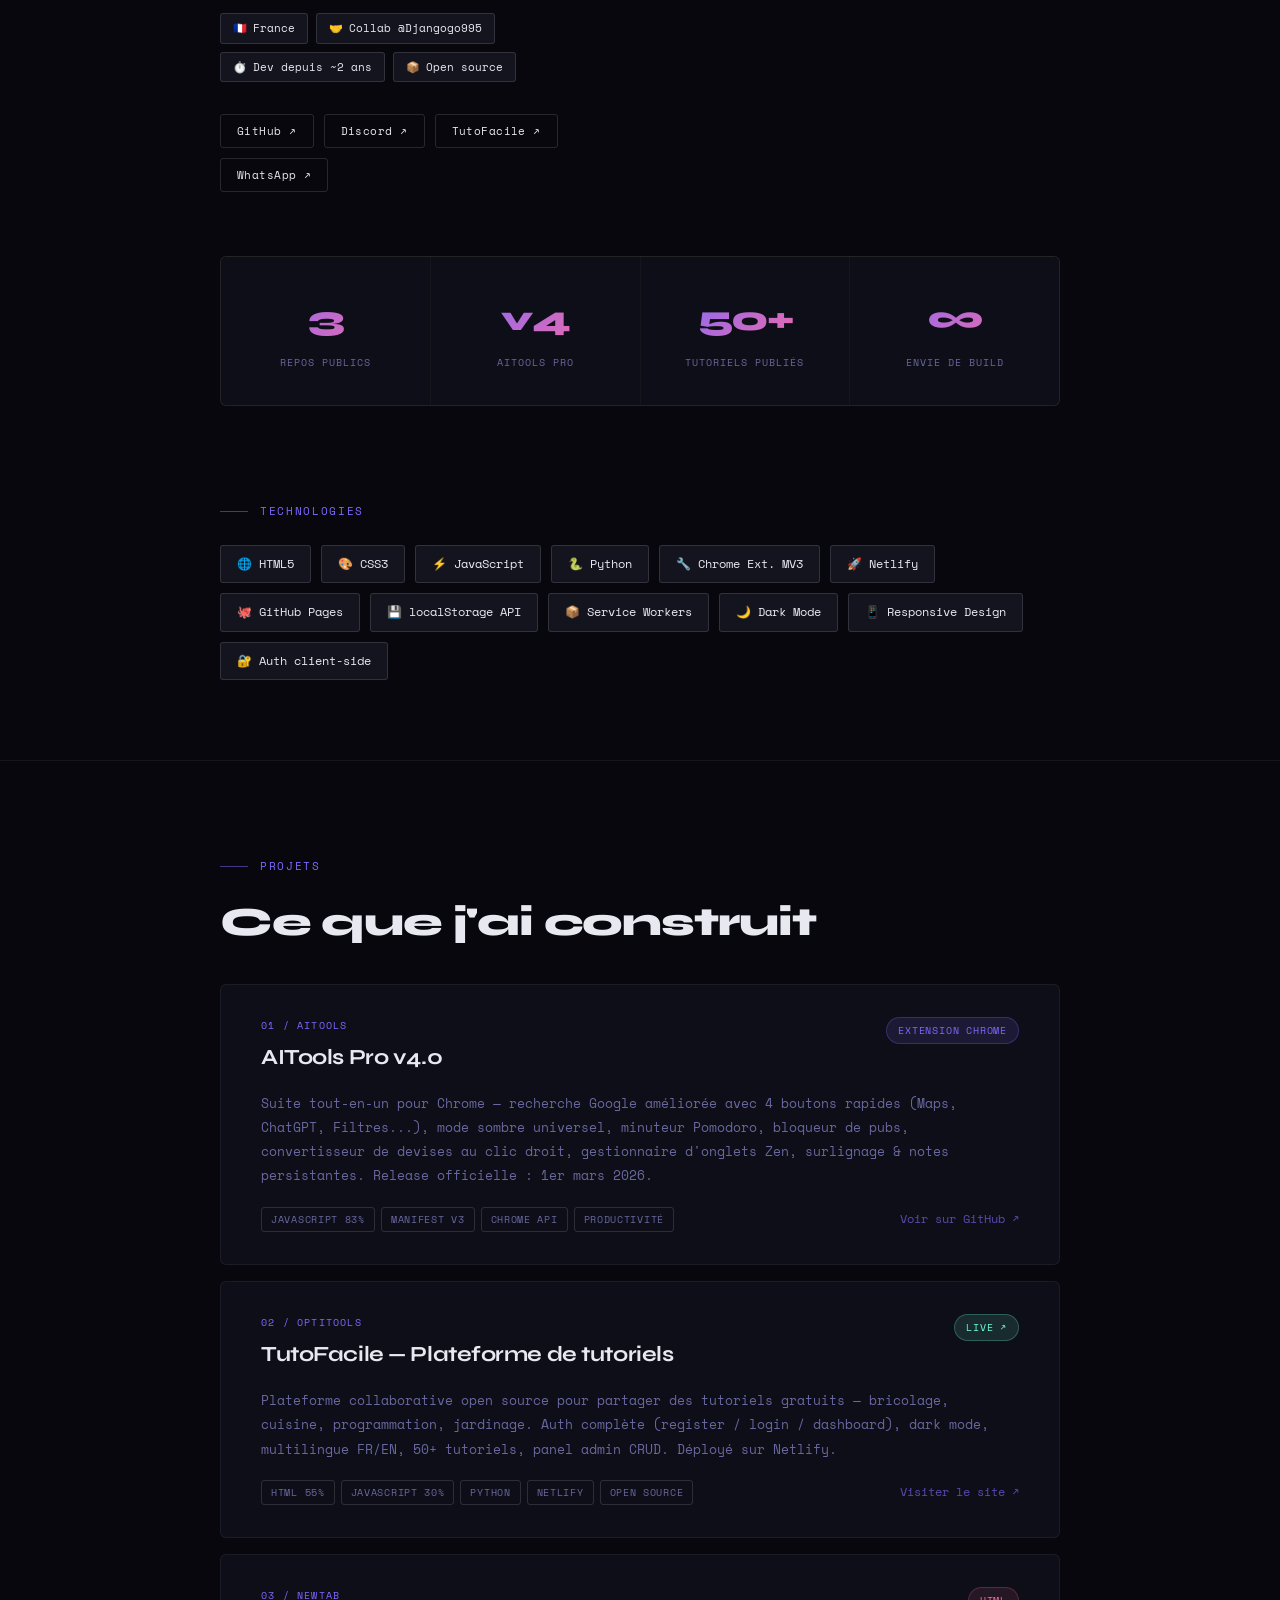
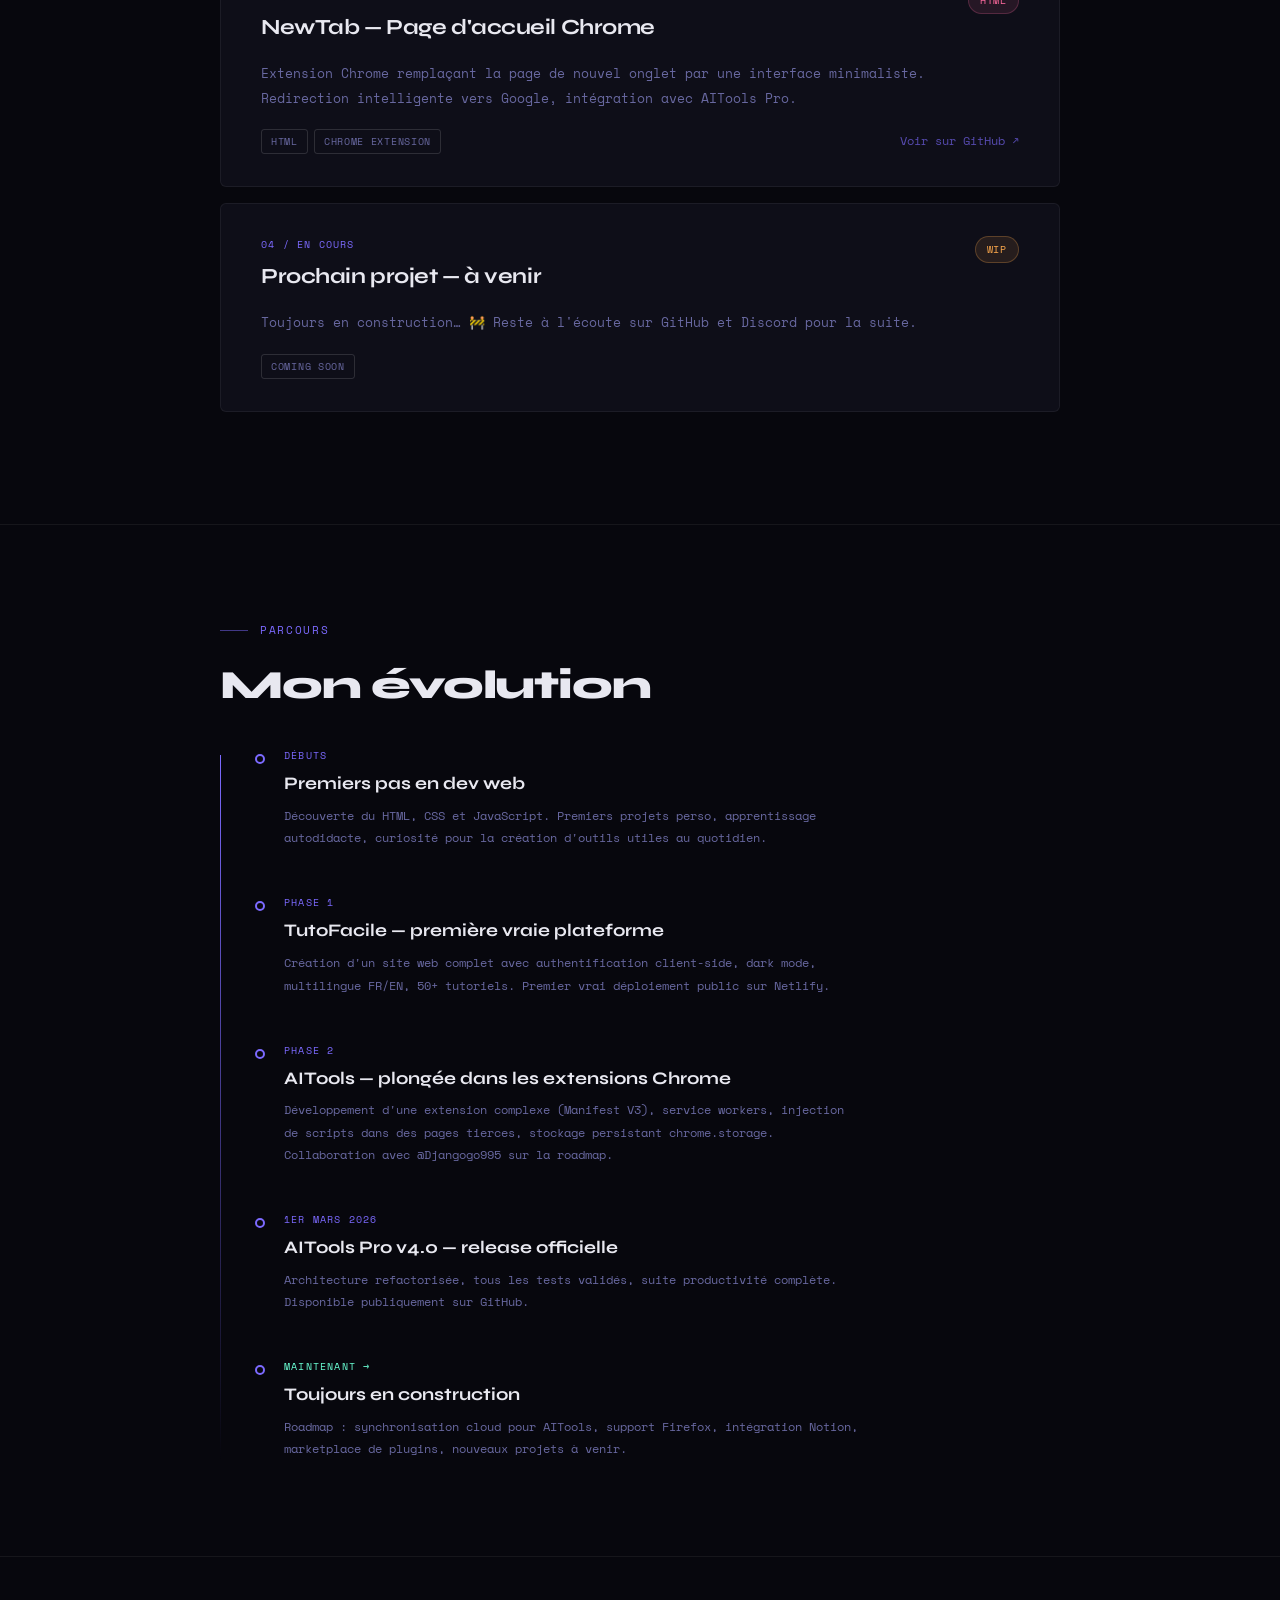
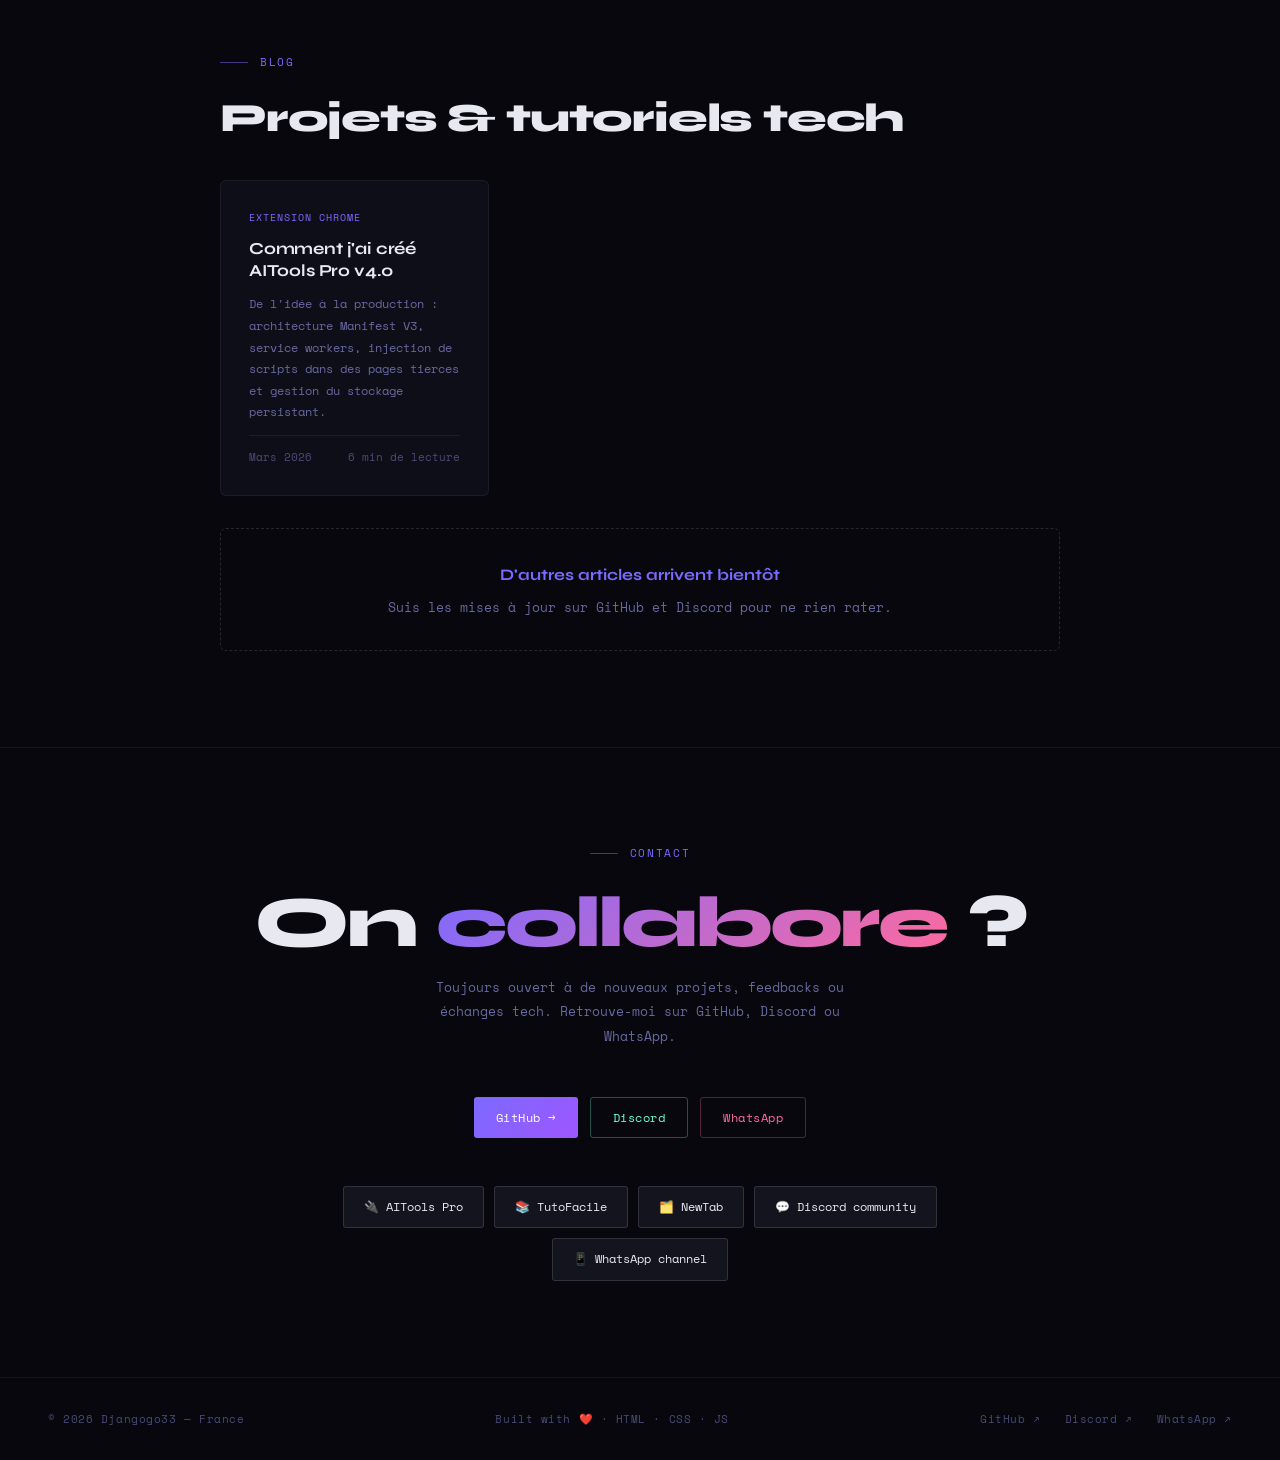
==== commit 1f3d6832: "Add files via upload" ====
--- a/index.html
+++ b/index.html
@@ -7,6 +7,10 @@
   <meta name="author" content="Djangogo33">
   <meta name="theme-color" content="#07070d">
   <title>Djangogo33 — Développeur</title>
+  <!-- Favicon -->
+  <link rel="icon" type="image/svg+xml" href="assets/favicon.svg">
+  <link rel="alternate icon" href="assets/favicon.svg">
+  <link rel="apple-touch-icon" href="assets/avatar.png">
 
   <!-- Fonts -->
   <link rel="preconnect" href="https://fonts.googleapis.com">
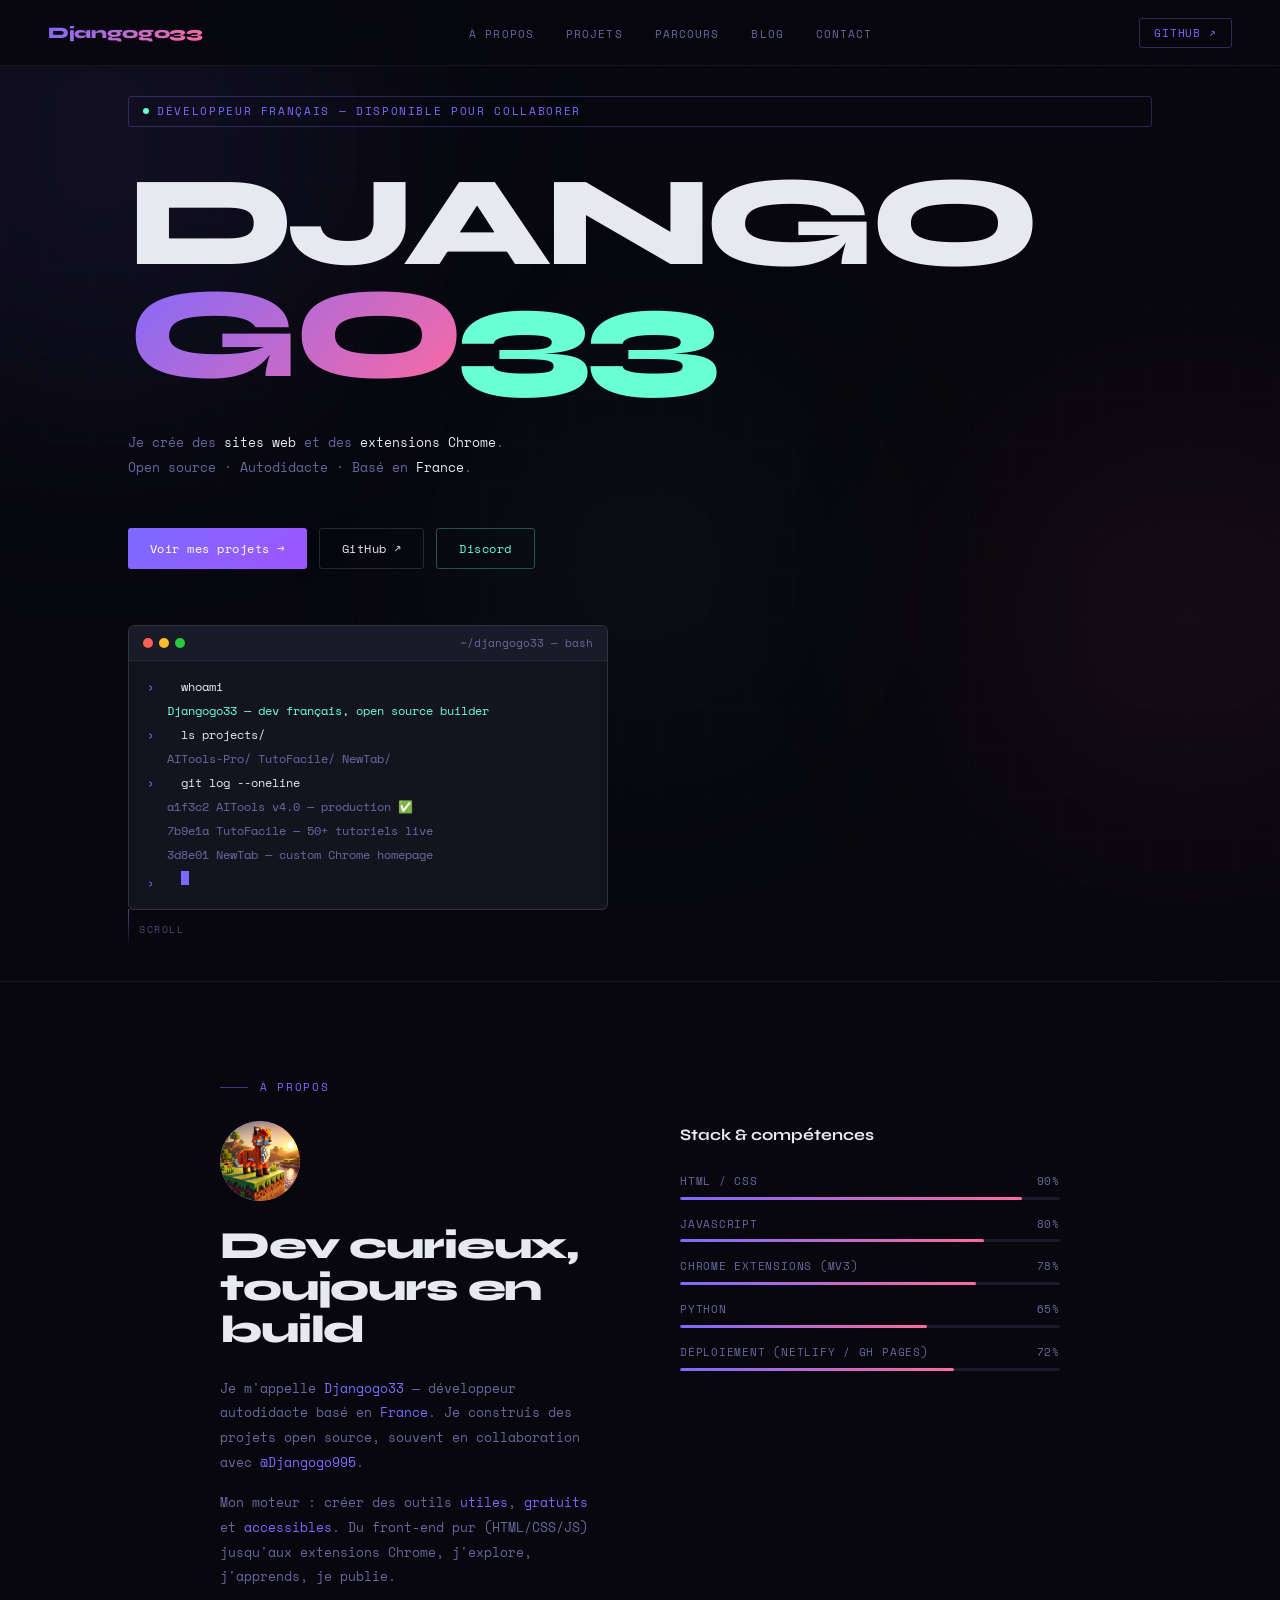
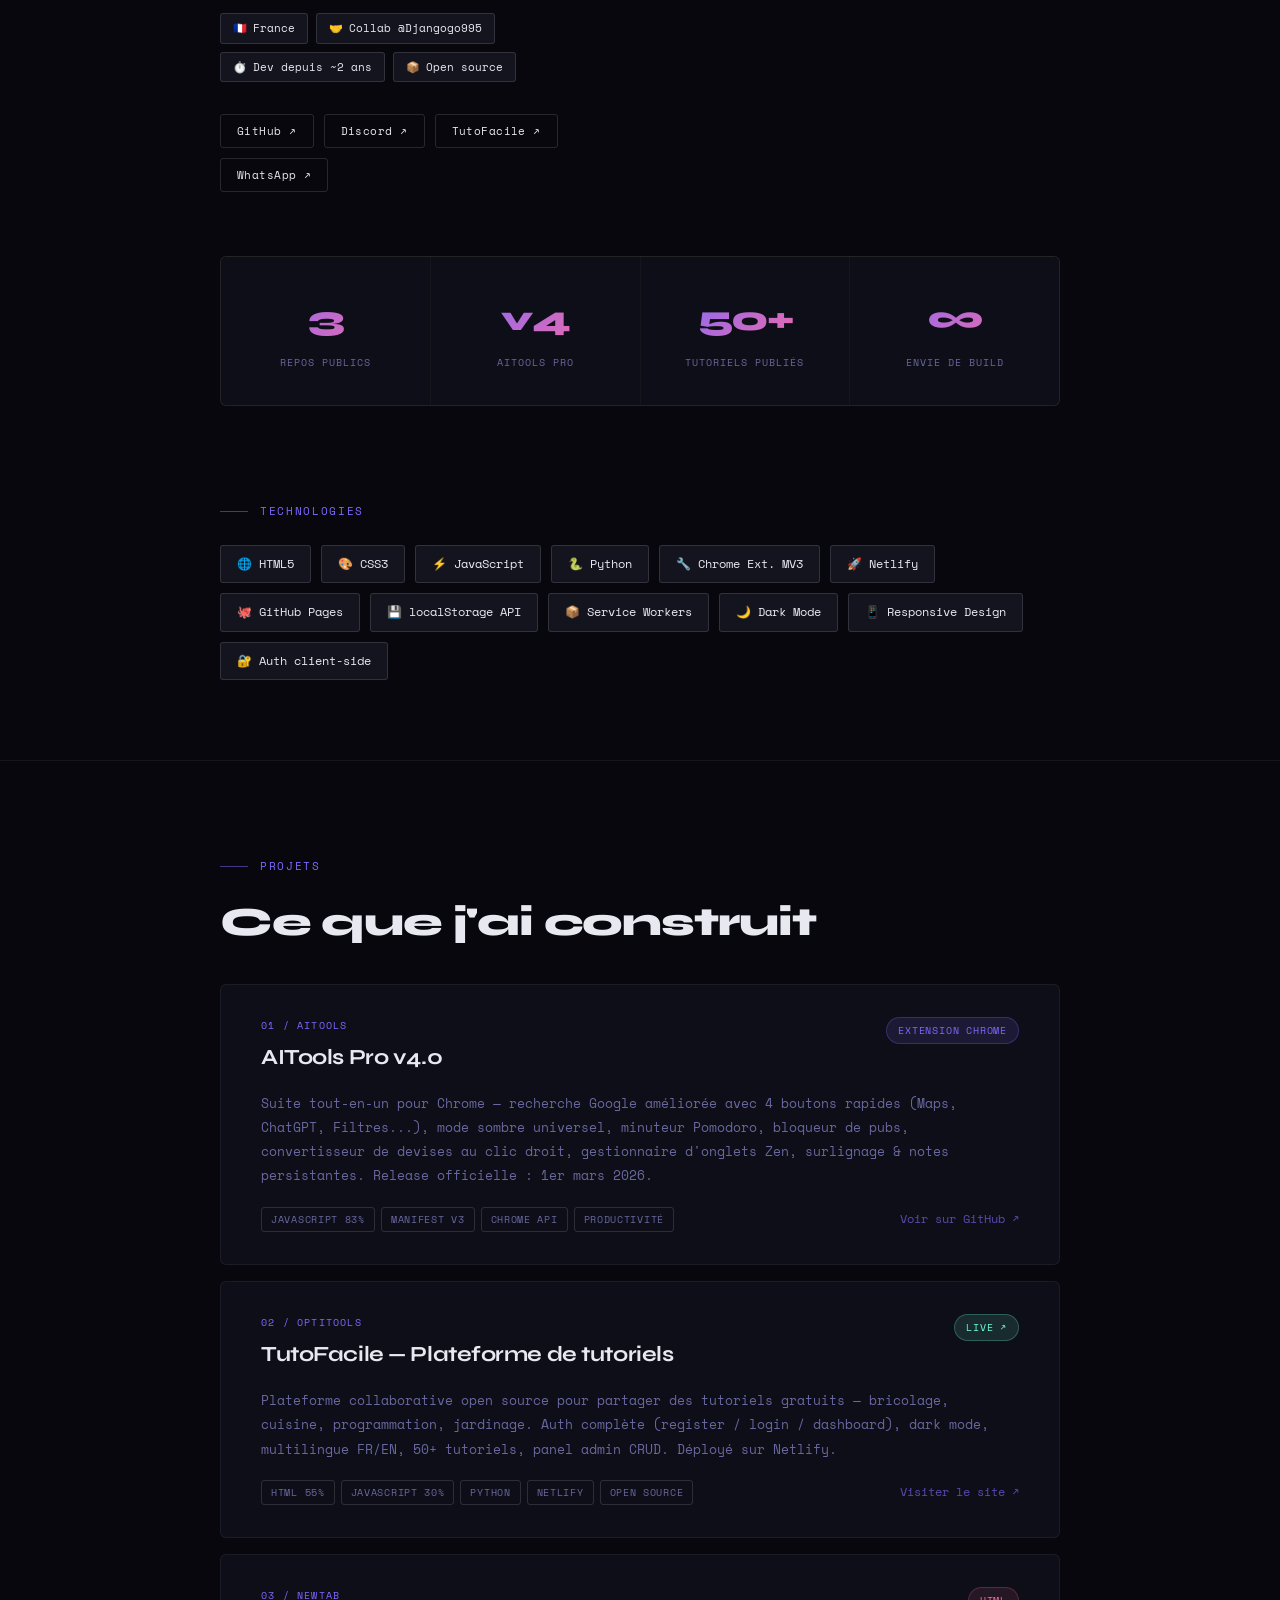
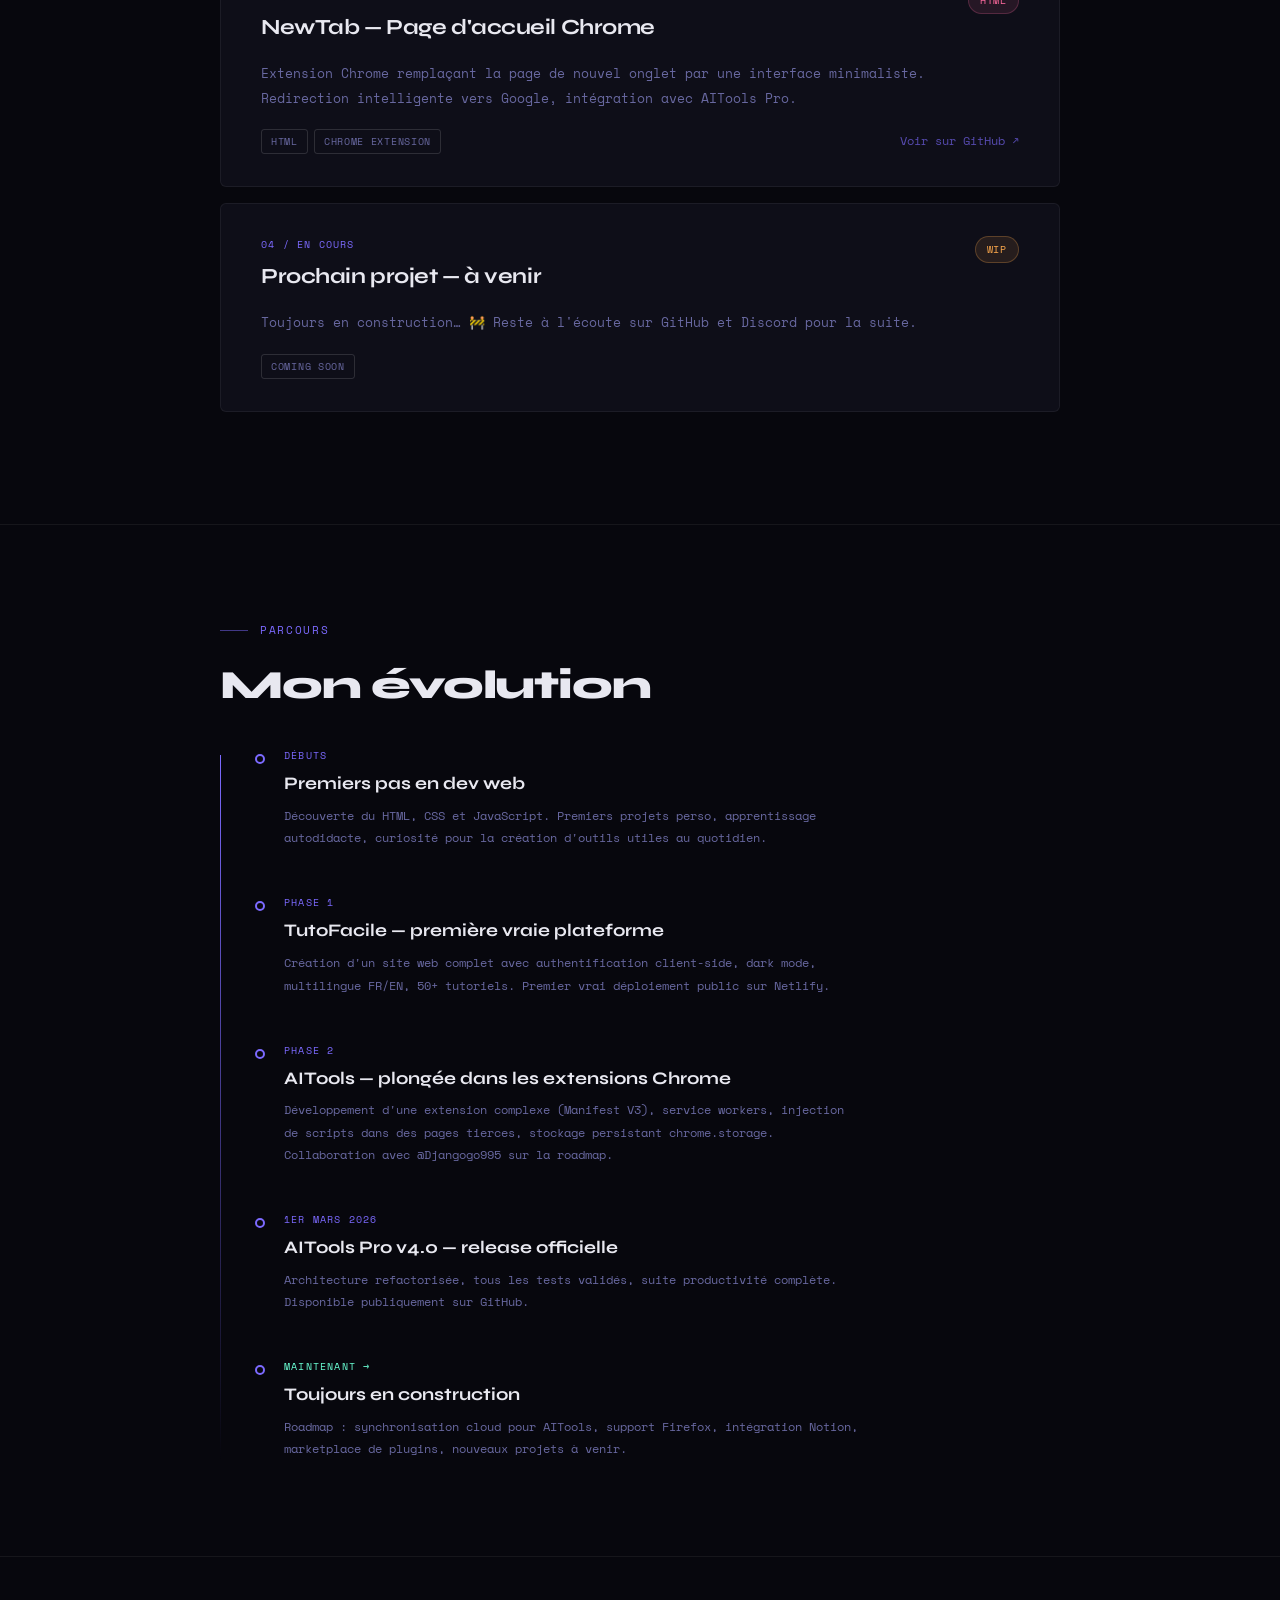
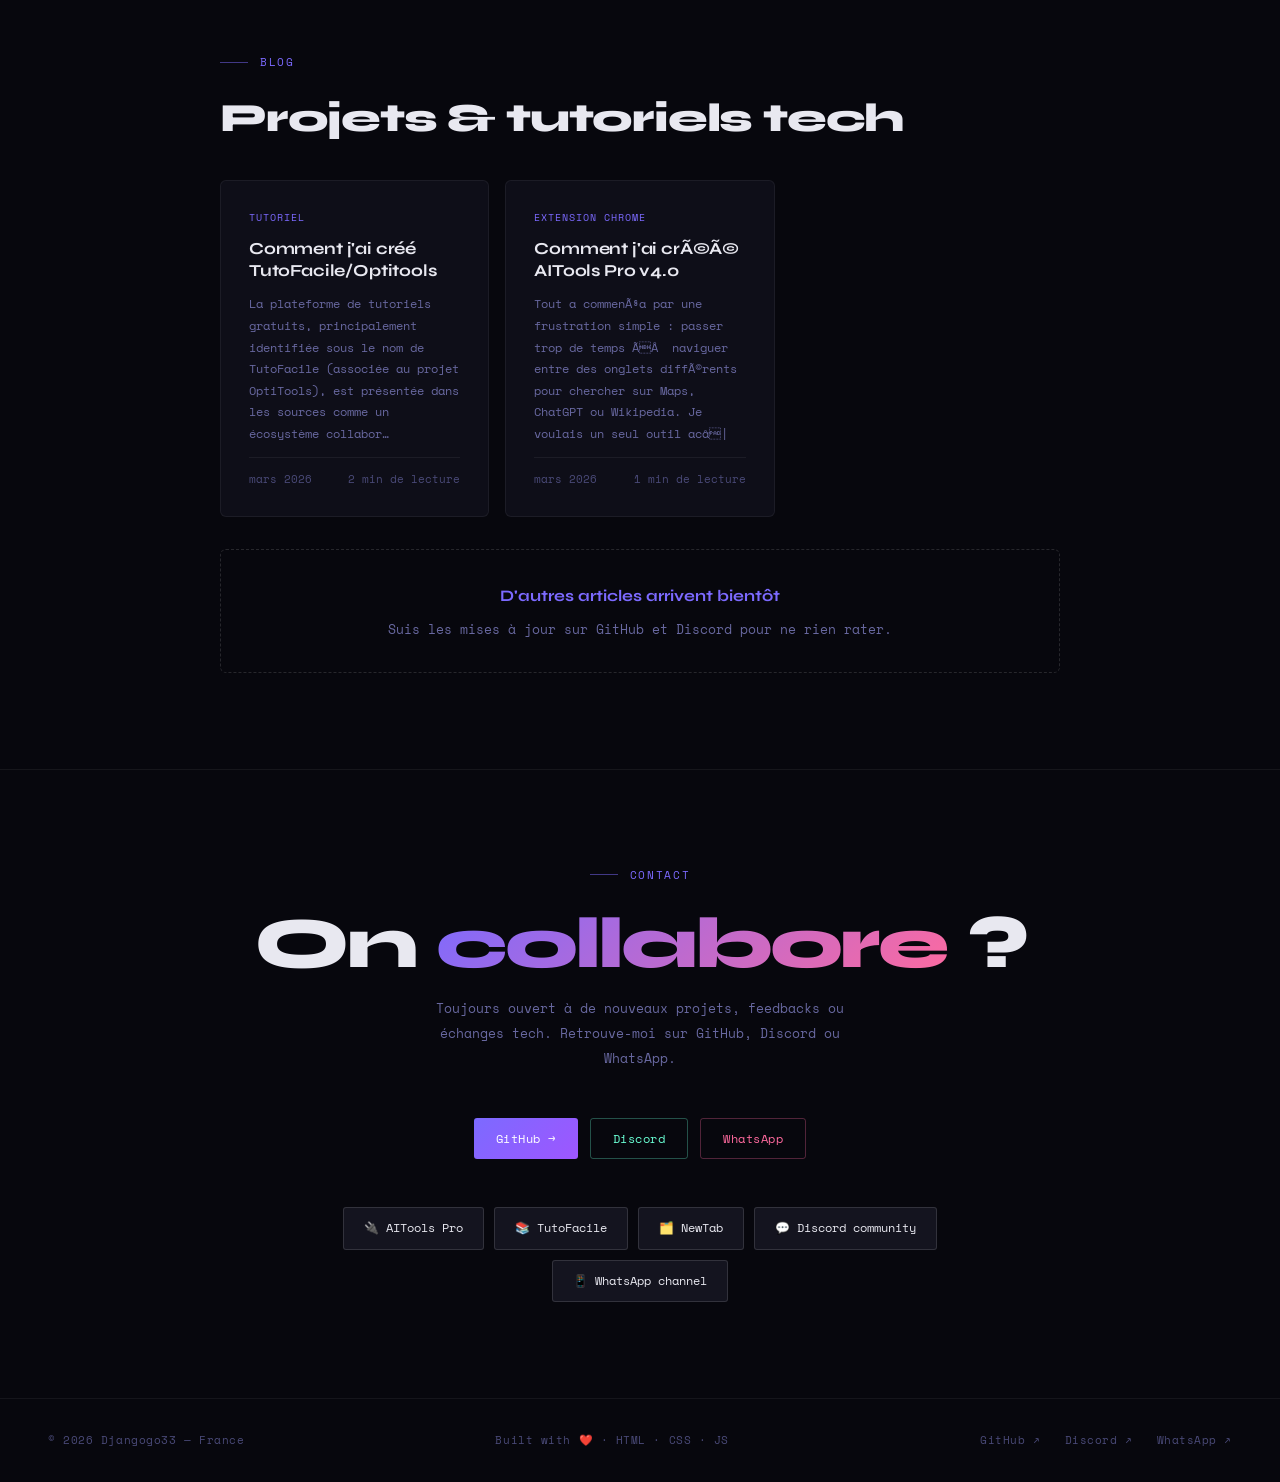
==== commit f2027bd2: "analytics" ====
--- a/index.html
+++ b/index.html
@@ -1,6 +1,15 @@
 <!DOCTYPE html>
 <html lang="fr">
 <head>
+  <!-- Google tag (gtag.js) -->
+<script async src="https://www.googletagmanager.com/gtag/js?id=G-6Y93EBTF26"></script>
+<script>
+  window.dataLayer = window.dataLayer || [];
+  function gtag(){dataLayer.push(arguments);}
+  gtag('js', new Date());
+
+  gtag('config', 'G-6Y93EBTF26');
+</script>
   <meta charset="UTF-8">
   <meta name="viewport" content="width=device-width, initial-scale=1.0">
   <meta name="description" content="Djangogo33 — Développeur web français, créateur de sites et d'extensions Chrome. Projets open source.">
